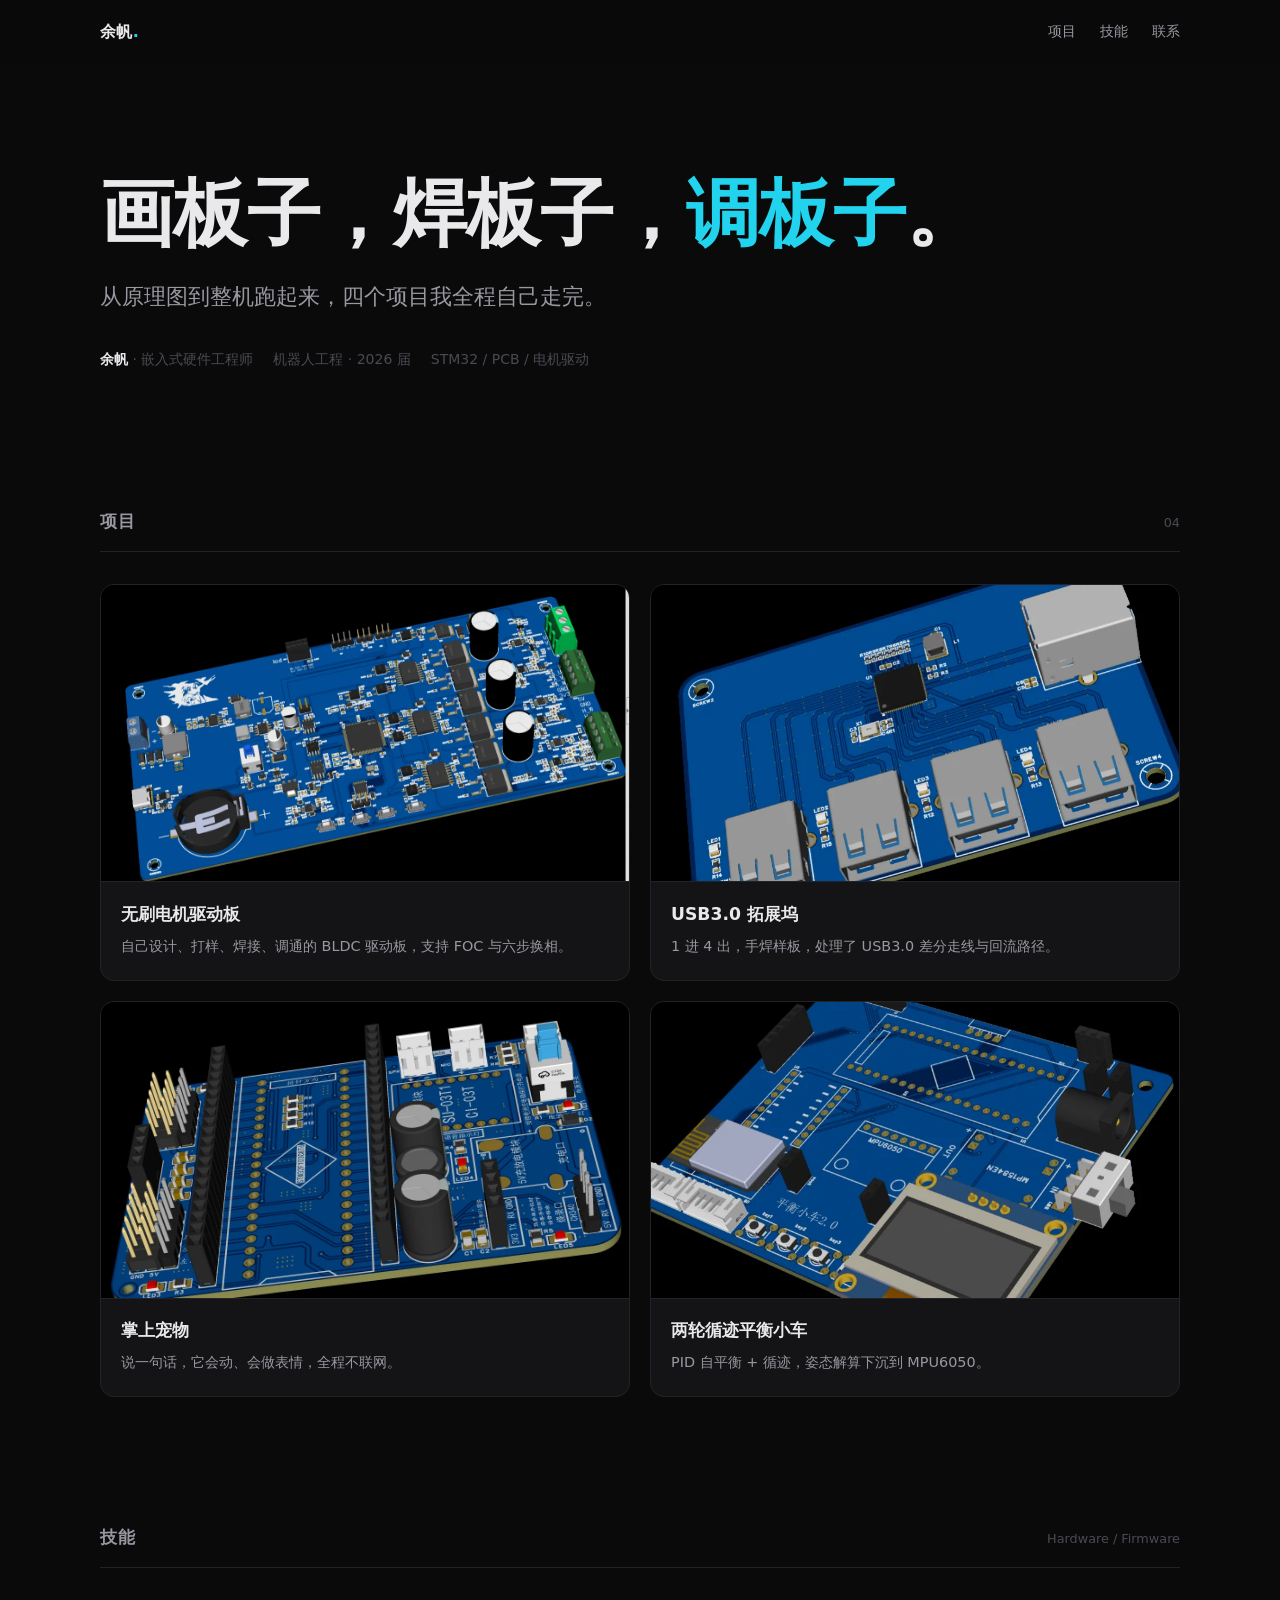
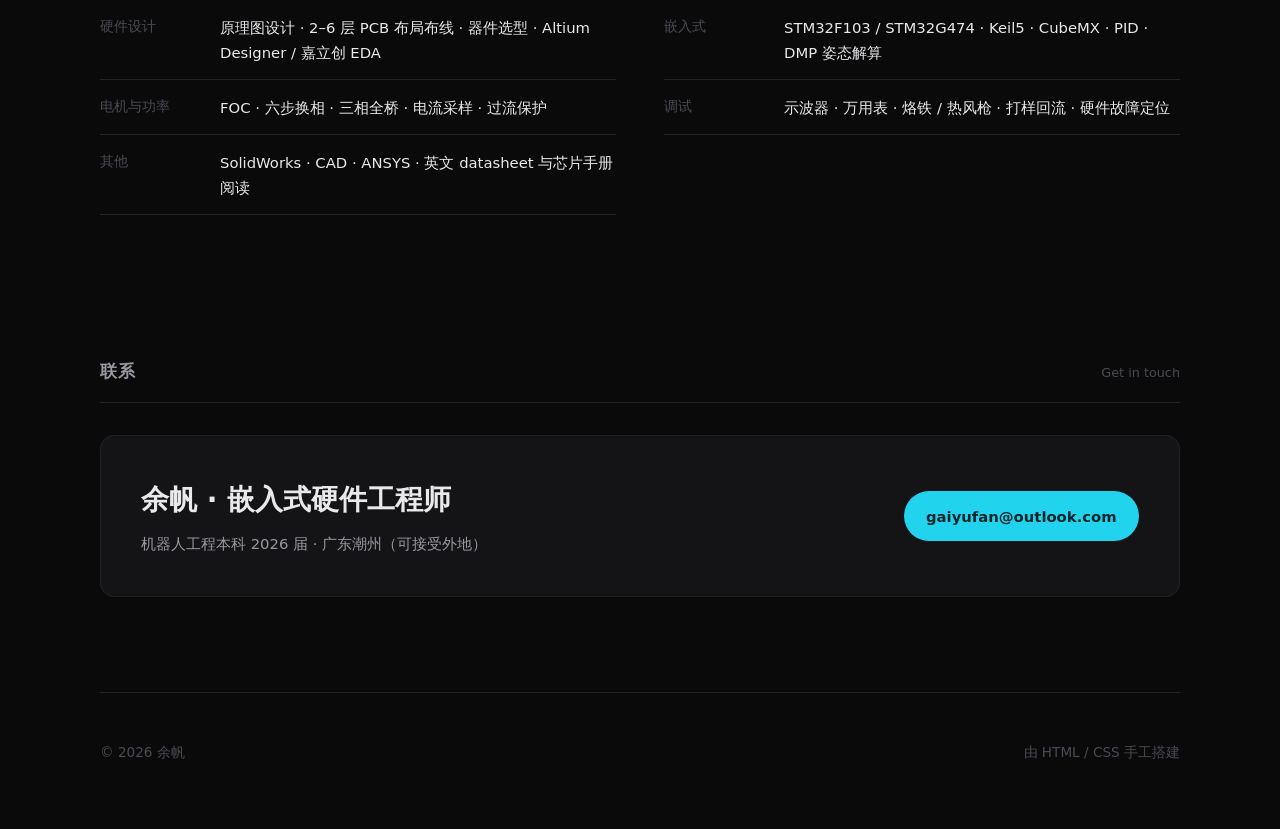
==== index.html @ 8b7ccf91 "初始化嵌入式作品集：首页、四个项目页、404 页" ====
<!DOCTYPE html>
<html lang="zh-CN">
<head>
<meta charset="utf-8">
<meta name="viewport" content="width=device-width, initial-scale=1">
<title>余帆 · 嵌入式硬件工程师</title>
<meta name="description" content="余帆，嵌入式硬件工程师，机器人工程本科 2026 届。STM32、2–6 层 PCB、FOC 与 PID，从原理图到整机调试的四个硬件项目。">
<meta name="theme-color" content="#0a0a0b">
<link rel="stylesheet" href="style.css">
<script src="script.js" defer></script>
</head>
<body>

<header class="site-header">
  <div class="container">
    <a class="brand" href="index.html">余帆<span>.</span></a>
    <nav class="nav">
      <a href="#projects">项目</a>
      <a href="#skills">技能</a>
      <a href="#contact">联系</a>
    </nav>
  </div>
</header>

<main>

  <!-- ==================== Hero ==================== -->
  <section class="hero">
    <div class="container">
      <h1 class="reveal">画板子，焊板子，<em>调板子</em>。</h1>
      <p class="lede reveal">从原理图到整机跑起来，四个项目我全程自己走完。</p>
      <div class="meta reveal">
        <span><strong>余帆</strong> · 嵌入式硬件工程师</span>
        <span>机器人工程 · 2026 届</span>
        <span>STM32 / PCB / 电机驱动</span>
      </div>
    </div>
  </section>

  <!-- ==================== 项目 ==================== -->
  <section class="section" id="projects">
    <div class="container">
      <div class="section-head reveal">
        <h2>项目</h2>
        <span class="count">04</span>
      </div>

      <div class="projects">

        <a class="card reveal" href="projects/bldc-driver.html">
          <div class="media has-media"><img src="assets/bldc-pcb.webp" alt="无刷电机驱动板 PCB 3D 渲染"></div>
          <div class="card-body">
            <h3 class="card-title">无刷电机驱动板</h3>
            <p class="card-desc">自己设计、打样、焊接、调通的 BLDC 驱动板，支持 FOC 与六步换相。</p>
          </div>
        </a>

        <a class="card reveal" href="projects/usb-hub.html">
          <div class="media has-media"><img src="assets/usb-pcb.webp" alt="USB3.0 拓展坞 PCB 3D 渲染"></div>
          <div class="card-body">
            <h3 class="card-title">USB3.0 拓展坞</h3>
            <p class="card-desc">1 进 4 出，手焊样板，处理了 USB3.0 差分走线与回流路径。</p>
          </div>
        </a>

        <a class="card reveal" href="projects/pocket-pet.html">
          <div class="media has-media"><img src="assets/pet-pcb.webp" alt="掌上宠物 PCB 3D 渲染"></div>
          <div class="card-body">
            <h3 class="card-title">掌上宠物</h3>
            <p class="card-desc">说一句话，它会动、会做表情，全程不联网。</p>
          </div>
        </a>

        <a class="card reveal" href="projects/balance-car.html">
          <div class="media has-media"><img src="assets/car-pcb.webp" alt="两轮循迹平衡小车 PCB 3D 渲染"></div>
          <div class="card-body">
            <h3 class="card-title">两轮循迹平衡小车</h3>
            <p class="card-desc">PID 自平衡 + 循迹，姿态解算下沉到 MPU6050。</p>
          </div>
        </a>

      </div>
    </div>
  </section>

  <!-- ==================== 技能 ==================== -->
  <section class="section" id="skills">
    <div class="container">
      <div class="section-head reveal">
        <h2>技能</h2>
        <span class="count">Hardware / Firmware</span>
      </div>

      <dl class="skills reveal">
        <div class="skill-row">
          <dt>硬件设计</dt>
          <dd>原理图设计 · 2–6 层 PCB 布局布线 · 器件选型 · Altium Designer / 嘉立创 EDA</dd>
        </div>
        <div class="skill-row">
          <dt>嵌入式</dt>
          <dd>STM32F103 / STM32G474 · Keil5 · CubeMX · PID · DMP 姿态解算</dd>
        </div>
        <div class="skill-row">
          <dt>电机与功率</dt>
          <dd>FOC · 六步换相 · 三相全桥 · 电流采样 · 过流保护</dd>
        </div>
        <div class="skill-row">
          <dt>调试</dt>
          <dd>示波器 · 万用表 · 烙铁 / 热风枪 · 打样回流 · 硬件故障定位</dd>
        </div>
        <div class="skill-row">
          <dt>其他</dt>
          <dd>SolidWorks · CAD · ANSYS · 英文 datasheet 与芯片手册阅读</dd>
        </div>
      </dl>
    </div>
  </section>

  <!-- ==================== 联系 ==================== -->
  <section class="section" id="contact">
    <div class="container">
      <div class="section-head reveal">
        <h2>联系</h2>
        <span class="count">Get in touch</span>
      </div>

      <div class="contact-card reveal">
        <div>
          <h3>余帆 · 嵌入式硬件工程师</h3>
          <p>机器人工程本科 2026 届 · 广东潮州（可接受外地）</p>
        </div>
        <a class="btn" href="mailto:gaiyufan@outlook.com">gaiyufan@outlook.com</a>
      </div>
    </div>
  </section>

</main>

<footer class="site-footer container">
  <span>© 2026 余帆</span>
  <span>由 HTML / CSS 手工搭建</span>
</footer>

</body>
</html>
---- style.css ----
/* ============================================================
   余帆 · 嵌入式硬件工程师作品集
   纯静态，无外部依赖。字体使用系统字体，国内加载无需 CDN。
   ============================================================ */

:root {
  --bg: #0a0a0b;
  --surface: #141416;
  --line: #232327;
  --text: #e9e9ec;
  --muted: #9898a1;
  --dim: #4a4a53;
  --accent: #22d3ee;
  --radius: 14px;
  --maxw: 1080px;
}

* { box-sizing: border-box; }

html {
  scroll-behavior: smooth;
}

body {
  margin: 0;
  background: var(--bg);
  color: var(--text);
  font-family: system-ui, -apple-system, "Segoe UI", "PingFang SC",
    "Hiragino Sans GB", "Microsoft YaHei", "Noto Sans CJK SC", sans-serif;
  font-size: 16px;
  line-height: 1.7;
  letter-spacing: 0;
  -webkit-font-smoothing: antialiased;
}

img, video { max-width: 100%; display: block; }

a { color: inherit; }

.container {
  width: min(var(--maxw), 100% - 3rem);
  margin-inline: auto;
}

/* ---------- 顶部导航 ---------- */

.site-header {
  position: sticky;
  top: 0;
  z-index: 50;
  backdrop-filter: blur(12px);
  background: rgba(10, 10, 11, 0.72);
  border-bottom: 1px solid transparent;
  transition: border-color 0.3s ease;
}

.site-header.is-scrolled {
  border-bottom-color: var(--line);
}

.site-header .container {
  display: flex;
  align-items: center;
  justify-content: space-between;
  height: 64px;
}

.brand {
  font-weight: 700;
  text-decoration: none;
  letter-spacing: 0.02em;
}

.brand span { color: var(--accent); }

.nav {
  display: flex;
  gap: 1.5rem;
  font-size: 0.875rem;
}

.nav a {
  text-decoration: none;
  color: var(--muted);
  transition: color 0.2s ease;
}

.nav a:hover { color: var(--text); }

/* ---------- Hero ---------- */

.hero {
  padding: clamp(4rem, 12vh, 8rem) 0 clamp(3rem, 8vh, 6rem);
}

.hero h1 {
  margin: 0 0 1.5rem;
  font-size: clamp(2.4rem, 6.5vw, 4.6rem);
  line-height: 1.12;
  font-weight: 800;
  letter-spacing: -0.01em;
  max-width: 20ch;
}

.hero h1 em {
  font-style: normal;
  color: var(--accent);
}

.hero .lede {
  margin: 0 0 2rem;
  font-size: clamp(1.05rem, 2.2vw, 1.35rem);
  color: var(--muted);
  max-width: 44ch;
}

.hero .meta {
  display: flex;
  flex-wrap: wrap;
  gap: 0.5rem 1.25rem;
  font-size: 0.875rem;
  color: var(--dim);
}

.hero .meta strong {
  color: var(--text);
  font-weight: 600;
}

/* ---------- 区块标题 ---------- */

.section {
  padding: clamp(3rem, 7vh, 5rem) 0;
}

.section-head {
  display: flex;
  align-items: baseline;
  justify-content: space-between;
  gap: 1rem;
  margin-bottom: 2rem;
  padding-bottom: 1rem;
  border-bottom: 1px solid var(--line);
}

.section-head h2 {
  margin: 0;
  font-size: 1.05rem;
  font-weight: 600;
  letter-spacing: 0.06em;
  text-transform: uppercase;
  color: var(--muted);
}

.section-head .count {
  font-size: 0.8rem;
  color: var(--dim);
  font-variant-numeric: tabular-nums;
}

/* ---------- 项目卡 ---------- */

.projects {
  display: grid;
  grid-template-columns: repeat(2, 1fr);
  gap: 1.25rem;
}

.card {
  display: block;
  text-decoration: none;
  color: inherit;
  background: var(--surface);
  border: 1px solid var(--line);
  border-radius: var(--radius);
  overflow: hidden;
  transition: border-color 0.25s ease, transform 0.25s ease;
}

.card:hover {
  border-color: #3c3c44;
  transform: translateY(-3px);
}

.card:hover .card-title { color: var(--accent); }

.card-body {
  padding: 1.1rem 1.25rem 1.35rem;
}

.card-title {
  margin: 0 0 0.35rem;
  font-size: 1.075rem;
  font-weight: 650;
  transition: color 0.2s ease;
}

.card-desc {
  margin: 0;
  font-size: 0.9rem;
  color: var(--muted);
  line-height: 1.6;
}

/* ---------- 素材占位块 ---------- */

.media {
  position: relative;
  aspect-ratio: 16 / 9;
  background: #1a1a1e;
  display: grid;
  place-items: center;
  padding: 1rem;
  border-bottom: 1px solid var(--line);
}

.media[data-ratio="4/3"] { aspect-ratio: 4 / 3; }

.media::after {
  content: "";
  position: absolute;
  inset: 10px;
  border: 1px dashed #2f2f36;
  border-radius: 6px;
  pointer-events: none;
}

.media span {
  position: relative;
  z-index: 1;
  font-size: 0.78rem;
  color: #47474f;
  text-align: center;
  line-height: 1.5;
}

/* 已替换成真实图片时的样式 */
.media img,
.media video,
.media iframe {
  position: absolute;
  inset: 0;
  width: 100%;
  height: 100%;
  object-fit: cover;
  border: 0;
}

.media.has-media::after { display: none; }

/* ---------- 技能 ---------- */

.skills {
  display: grid;
  grid-template-columns: repeat(2, minmax(0, 1fr));
  gap: 0 3rem;
}

.skill-row {
  display: grid;
  grid-template-columns: 6.5rem 1fr;
  gap: 1rem;
  padding: 0.9rem 0;
  border-bottom: 1px solid var(--line);
  font-size: 0.925rem;
}

.skill-row dt {
  color: var(--dim);
  font-size: 0.85rem;
}

.skill-row dd {
  margin: 0;
  color: var(--text);
}

/* ---------- 联系 ---------- */

.contact-card {
  background: var(--surface);
  border: 1px solid var(--line);
  border-radius: var(--radius);
  padding: clamp(1.5rem, 4vw, 2.5rem);
  display: flex;
  flex-wrap: wrap;
  gap: 2rem;
  align-items: center;
  justify-content: space-between;
}

.contact-card h3 {
  margin: 0 0 0.5rem;
  font-size: clamp(1.3rem, 3vw, 1.75rem);
  font-weight: 700;
}

.contact-card p {
  margin: 0;
  color: var(--muted);
  font-size: 0.925rem;
}

.btn {
  display: inline-flex;
  align-items: center;
  gap: 0.5rem;
  padding: 0.8rem 1.4rem;
  border-radius: 999px;
  background: var(--accent);
  color: #04252b;
  font-weight: 650;
  font-size: 0.925rem;
  text-decoration: none;
  transition: filter 0.2s ease;
}

.btn:hover { filter: brightness(1.08); }

/* ---------- 页脚 ---------- */

.site-footer {
  padding: 3rem 0 4rem;
  border-top: 1px solid var(--line);
  margin-top: 2rem;
  color: var(--dim);
  font-size: 0.85rem;
  display: flex;
  flex-wrap: wrap;
  gap: 0.5rem 1.5rem;
  justify-content: space-between;
}

/* ---------- 项目详情页 ---------- */

.back-link {
  display: inline-block;
  margin: 2.5rem 0 1.5rem;
  font-size: 0.875rem;
  color: var(--muted);
  text-decoration: none;
}

.back-link:hover { color: var(--accent); }

.project-hero {
  padding-bottom: 2rem;
}

.project-hero h1 {
  margin: 0 0 0.75rem;
  font-size: clamp(2rem, 5vw, 3.2rem);
  line-height: 1.15;
  font-weight: 800;
  letter-spacing: -0.01em;
}

.project-hero .subtitle {
  margin: 0 0 1.5rem;
  font-size: clamp(1rem, 2.2vw, 1.2rem);
  color: var(--muted);
  max-width: 52ch;
}

.tags {
  display: flex;
  flex-wrap: wrap;
  gap: 0.5rem;
}

.tag {
  font-size: 0.78rem;
  color: var(--muted);
  border: 1px solid var(--line);
  border-radius: 999px;
  padding: 0.25rem 0.7rem;
}

.tag.accent {
  color: var(--accent);
  border-color: rgba(34, 211, 238, 0.35);
}

.media-stack {
  display: grid;
  gap: 1.25rem;
  margin: 2rem 0 3rem;
}

.media-stack .media {
  border: 1px solid var(--line);
  border-radius: var(--radius);
  overflow: hidden;
}

.media-grid {
  display: grid;
  grid-template-columns: repeat(2, 1fr);
  gap: 1.25rem;
}

.media-grid .media {
  border: 1px solid var(--line);
  border-radius: var(--radius);
  overflow: hidden;
}

.content-block {
  padding: 1.75rem 0;
  border-top: 1px solid var(--line);
  display: grid;
  grid-template-columns: 8rem 1fr;
  gap: 1.5rem 2rem;
}

.content-block h2 {
  margin: 0;
  font-size: 0.8rem;
  font-weight: 600;
  letter-spacing: 0.08em;
  text-transform: uppercase;
  color: var(--dim);
  padding-top: 0.35rem;
}

.content-block p {
  margin: 0 0 0.9rem;
  color: #d3d3d9;
  max-width: 62ch;
}

.content-block ul {
  margin: 0;
  padding-left: 1.1rem;
  color: #d3d3d9;
  max-width: 62ch;
}

.content-block li {
  margin-bottom: 0.6rem;
}

.content-block li::marker { color: var(--accent); }

.pager {
  display: flex;
  justify-content: space-between;
  gap: 1rem;
  padding: 2.5rem 0;
  border-top: 1px solid var(--line);
  margin-top: 2rem;
}

.pager a {
  text-decoration: none;
  font-size: 0.9rem;
  color: var(--muted);
  display: flex;
  flex-direction: column;
  gap: 0.25rem;
}

.pager a:hover { color: var(--accent); }

.pager .label {
  font-size: 0.72rem;
  letter-spacing: 0.08em;
  text-transform: uppercase;
  color: var(--dim);
}

.pager .next { text-align: right; margin-left: auto; }

/* ---------- 滚动出现动效 ---------- */

.reveal {
  opacity: 0;
  transform: translateY(16px);
  transition: opacity 0.65s ease, transform 0.65s ease;
}

.reveal.is-in {
  opacity: 1;
  transform: none;
}

@media (prefers-reduced-motion: reduce) {
  html { scroll-behavior: auto; }
  .reveal {
    opacity: 1;
    transform: none;
    transition: none;
  }
  .card { transition: none; }
}

/* ---------- 响应式 ---------- */

@media (max-width: 820px) {
  .skills { grid-template-columns: 1fr; }
  .content-block {
    grid-template-columns: 1fr;
    gap: 0.75rem;
  }
}

@media (max-width: 720px) {
  .container { width: min(var(--maxw), 100% - 2rem); }
  .projects { grid-template-columns: 1fr; }
  .media-grid { grid-template-columns: 1fr; }
  .nav { gap: 1rem; font-size: 0.8rem; }
  .skill-row { grid-template-columns: 5.5rem 1fr; }
  .contact-card { flex-direction: column; align-items: flex-start; }
}

/* ---------- 404 ---------- */

.notfound {
  padding: clamp(5rem, 14vh, 9rem) 0 clamp(3rem, 8vh, 5rem);
}

.notfound .code {
  margin: 0;
  font-size: clamp(4.5rem, 18vw, 11rem);
  font-weight: 800;
  line-height: 0.9;
  letter-spacing: -0.04em;
  color: var(--accent);
}

.notfound h1 {
  margin: 1.5rem 0 1rem;
  font-size: clamp(1.8rem, 4.5vw, 2.8rem);
  font-weight: 800;
  letter-spacing: -0.01em;
}

.notfound .explain {
  margin: 0 0 2rem;
  color: var(--muted);
  max-width: 46ch;
}

.notfound .actions {
  display: flex;
  flex-wrap: wrap;
  gap: 0.75rem;
}

.btn.ghost {
  background: transparent;
  border: 1px solid var(--line);
  color: var(--text);
}

.btn.ghost:hover {
  border-color: #3c3c44;
  filter: none;
}
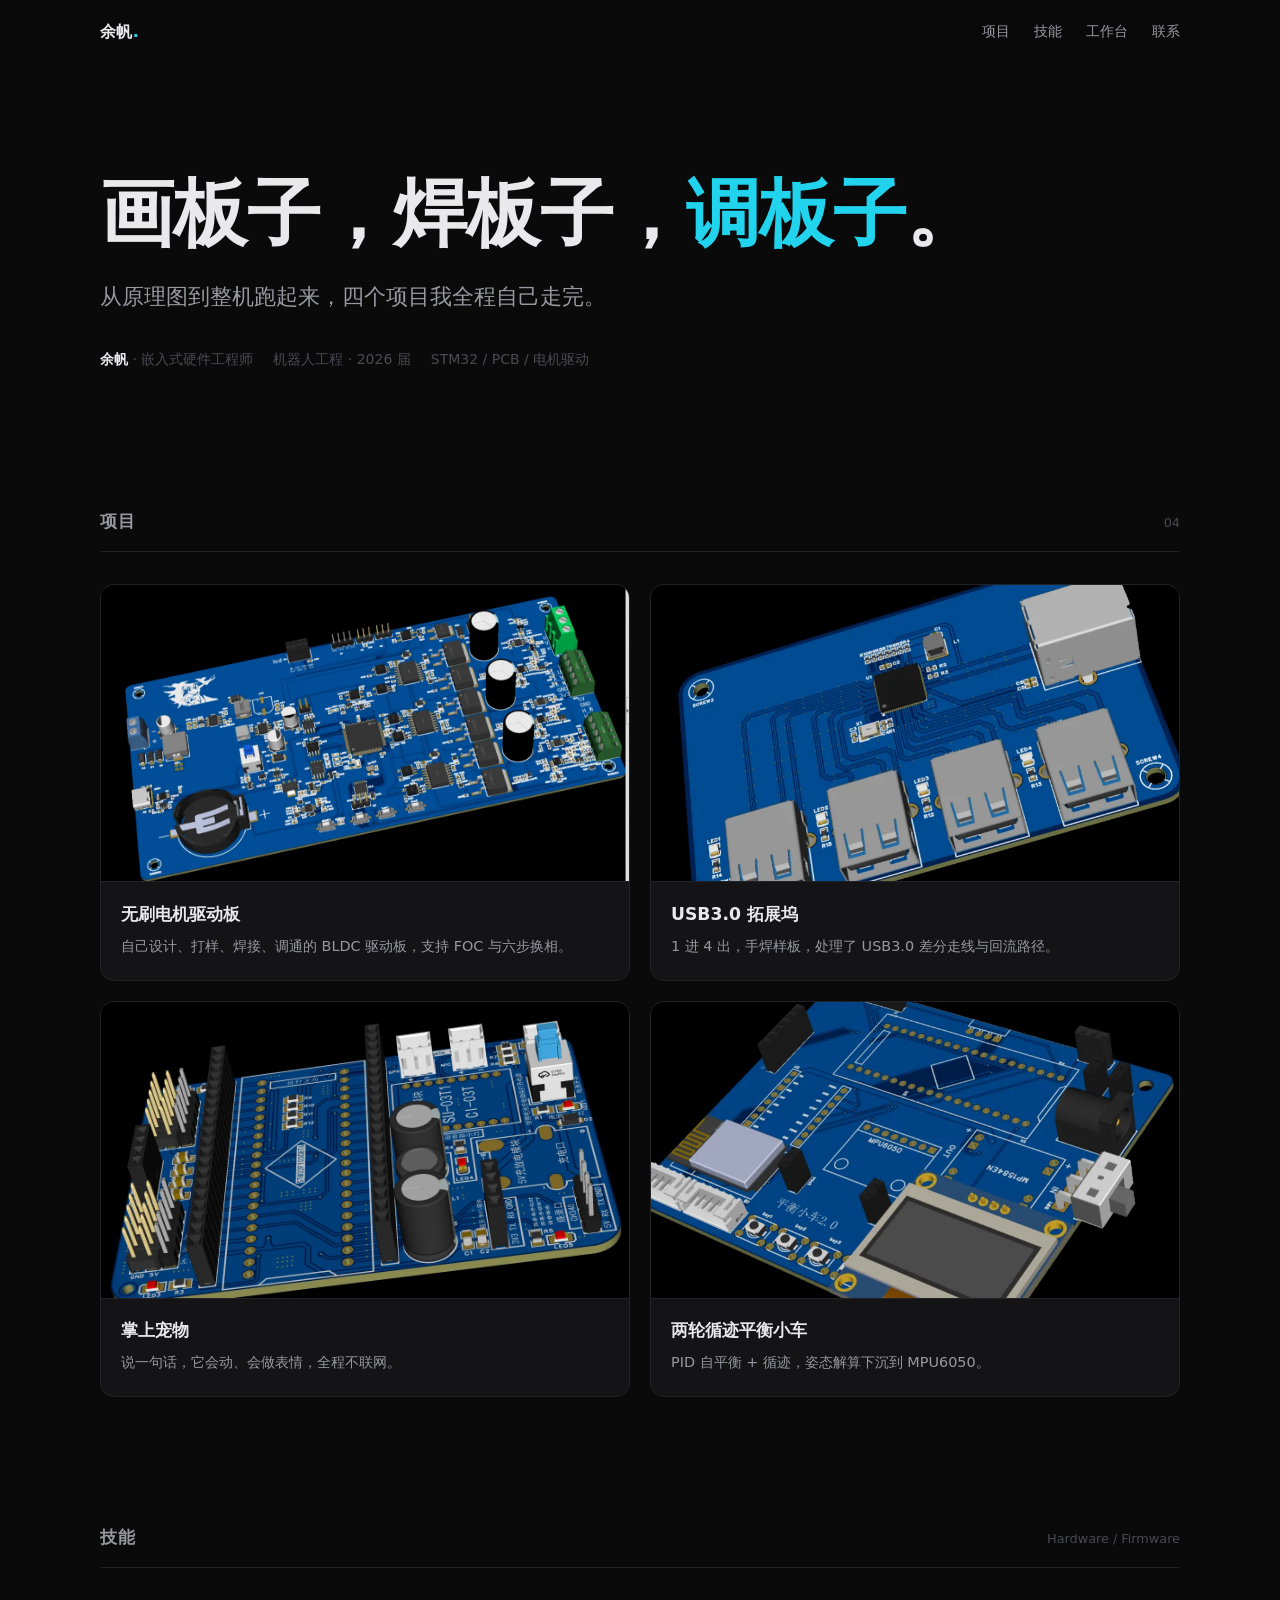
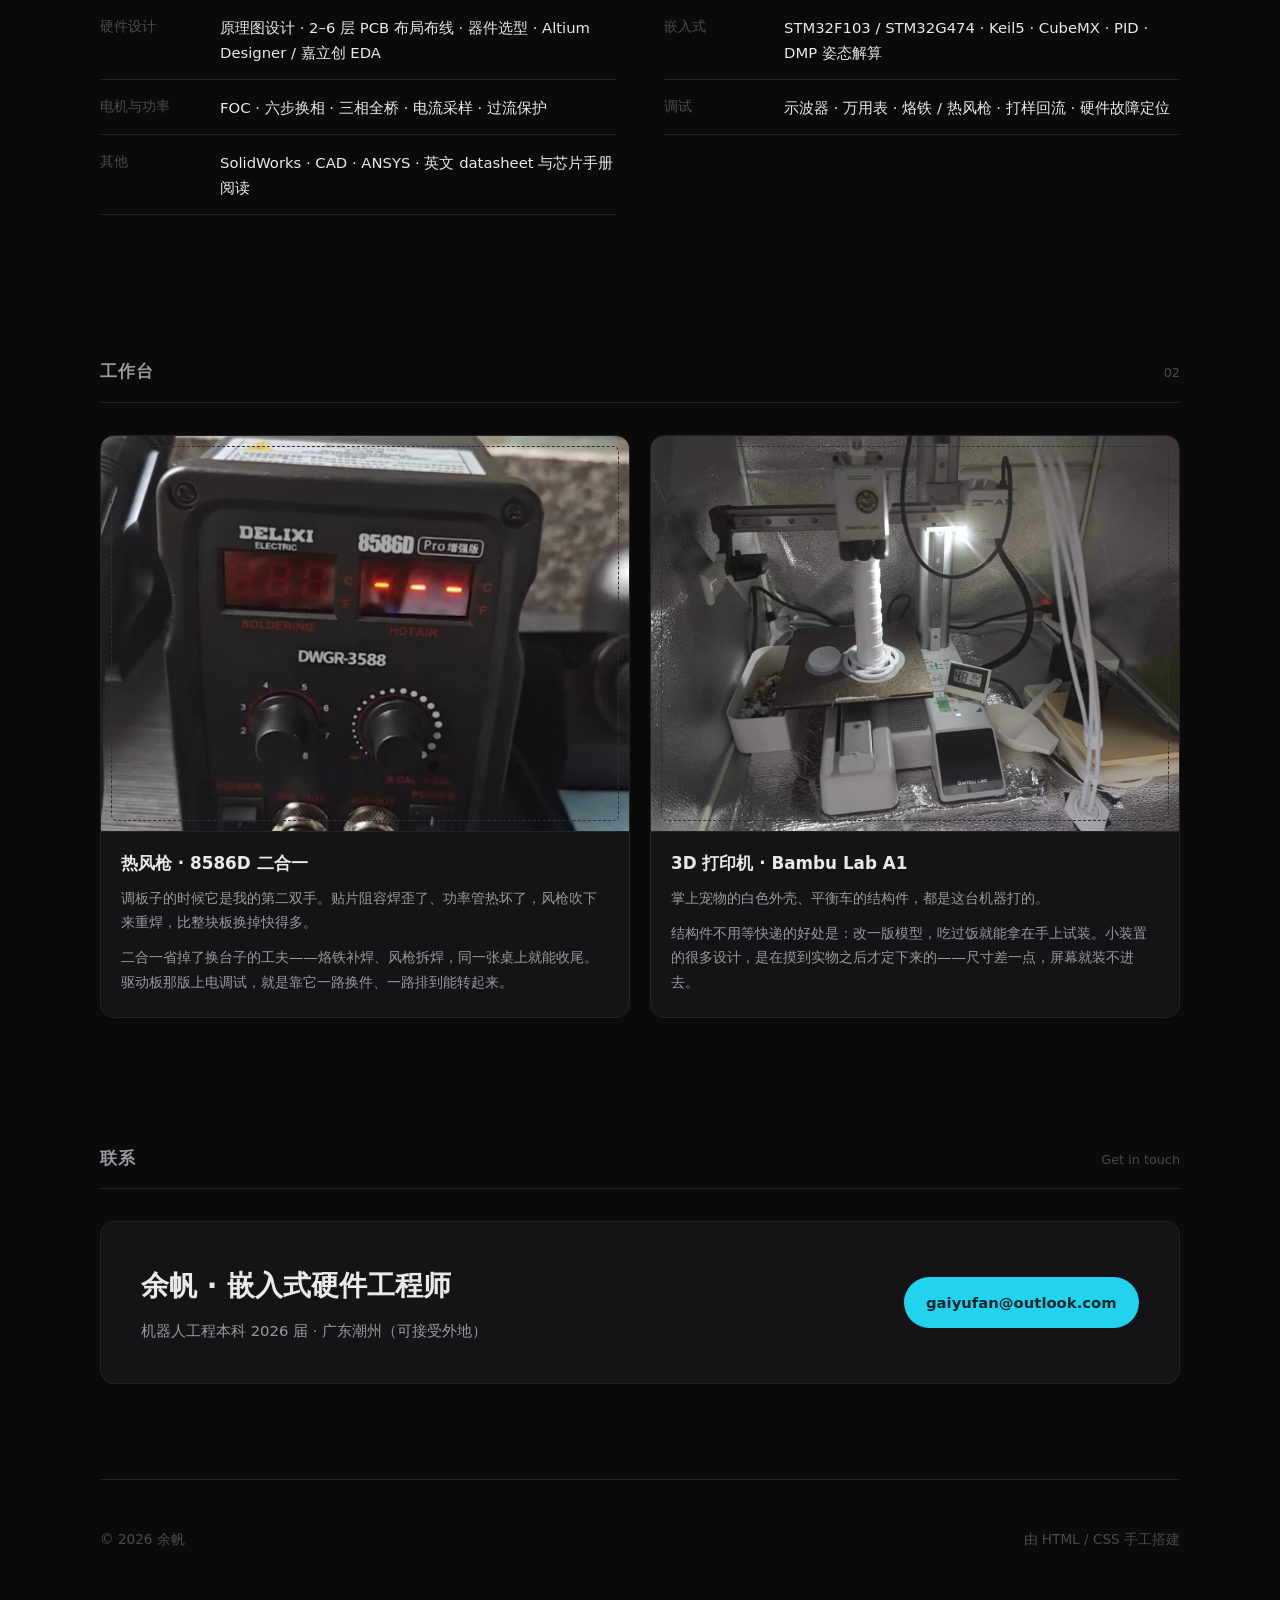
==== commit 8fb27637: "首页新增工作台区块：热风枪焊台与 3D 打印机" ====
--- a/index.html
+++ b/index.html
@@ -17,6 +17,7 @@
     <nav class="nav">
       <a href="#projects">项目</a>
       <a href="#skills">技能</a>
+      <a href="#tools">工作台</a>
       <a href="#contact">联系</a>
     </nav>
   </div>
@@ -116,6 +117,38 @@
     </div>
   </section>
 
+  <!-- ==================== 工作台 ==================== -->
+  <section class="section" id="tools">
+    <div class="container">
+      <div class="section-head reveal">
+        <h2>工作台</h2>
+        <span class="count">02</span>
+      </div>
+
+      <div class="tools">
+
+        <article class="tool reveal">
+          <div class="media" data-ratio="4/3"><img src="assets/tool-hotair.webp" alt="8586D 二合一热风枪焊台"></div>
+          <div class="tool-body">
+            <h3>热风枪 · 8586D 二合一</h3>
+            <p>调板子的时候它是我的第二双手。贴片阻容焊歪了、功率管热坏了，风枪吹下来重焊，比整块板换掉快得多。</p>
+            <p>二合一省掉了换台子的工夫——烙铁补焊、风枪拆焊，同一张桌上就能收尾。驱动板那版上电调试，就是靠它一路换件、一路排到能转起来。</p>
+          </div>
+        </article>
+
+        <article class="tool reveal">
+          <div class="media" data-ratio="4/3"><img src="assets/tool-printer.webp" alt="Bambu Lab A1 3D 打印机"></div>
+          <div class="tool-body">
+            <h3>3D 打印机 · Bambu Lab A1</h3>
+            <p>掌上宠物的白色外壳、平衡车的结构件，都是这台机器打的。</p>
+            <p>结构件不用等快递的好处是：改一版模型，吃过饭就能拿在手上试装。小装置的很多设计，是在摸到实物之后才定下来的——尺寸差一点，屏幕就装不进去。</p>
+          </div>
+        </article>
+
+      </div>
+    </div>
+  </section>
+
   <!-- ==================== 联系 ==================== -->
   <section class="section" id="contact">
     <div class="container">
--- a/style.css
+++ b/style.css
@@ -558,3 +558,49 @@
   filter: none;
 }
 
+/* ---------- 工作台 ---------- */
+
+.tools {
+  display: grid;
+  grid-template-columns: repeat(2, 1fr);
+  gap: 1.25rem;
+}
+
+.tool {
+  background: var(--surface);
+  border: 1px solid var(--line);
+  border-radius: var(--radius);
+  overflow: hidden;
+}
+
+.tool .media {
+  border-bottom: 1px solid var(--line);
+}
+
+.tool-body {
+  padding: 1.1rem 1.25rem 1.4rem;
+}
+
+.tool-body h3 {
+  margin: 0 0 0.5rem;
+  font-size: 1.05rem;
+  font-weight: 650;
+}
+
+.tool-body p {
+  margin: 0;
+  font-size: 0.9rem;
+  color: var(--muted);
+  line-height: 1.7;
+}
+
+.tool-body p + p {
+  margin-top: 0.65rem;
+}
+
+@media (max-width: 720px) {
+  .tools {
+    grid-template-columns: 1fr;
+  }
+}
+
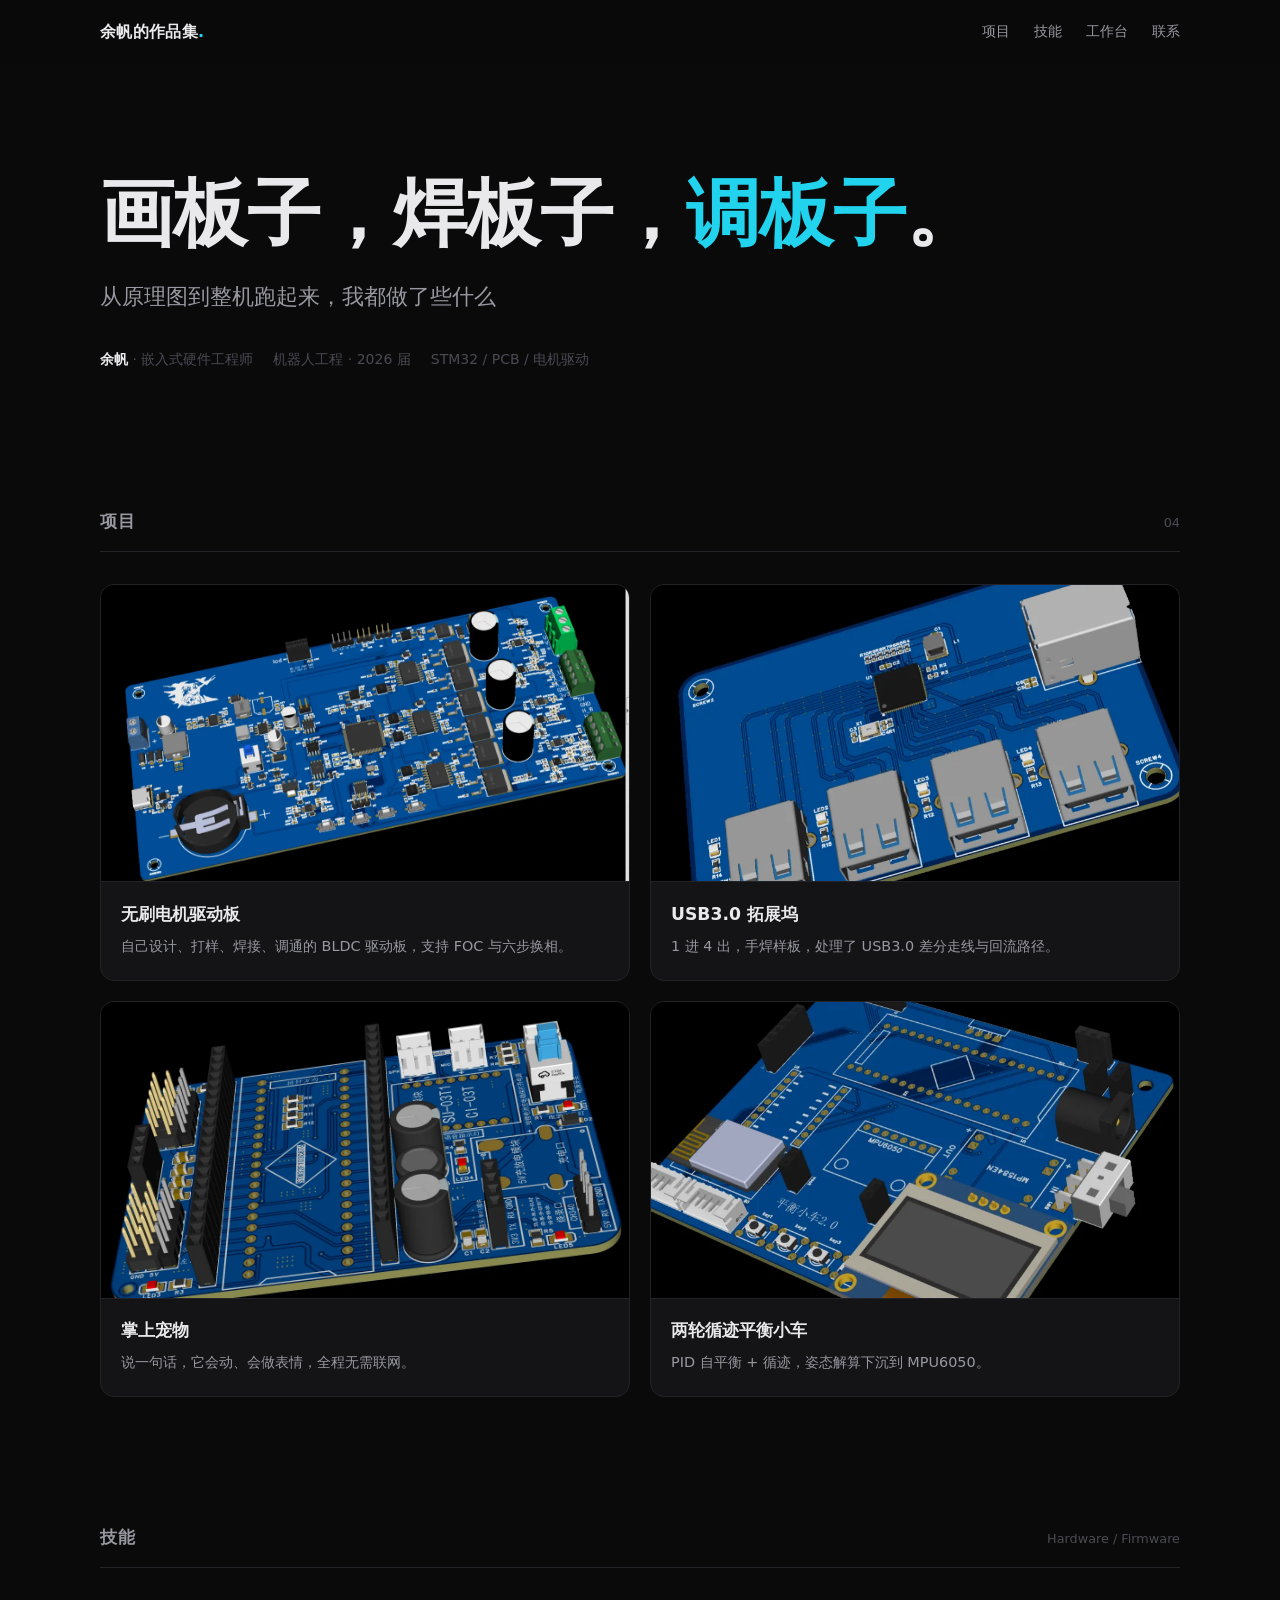
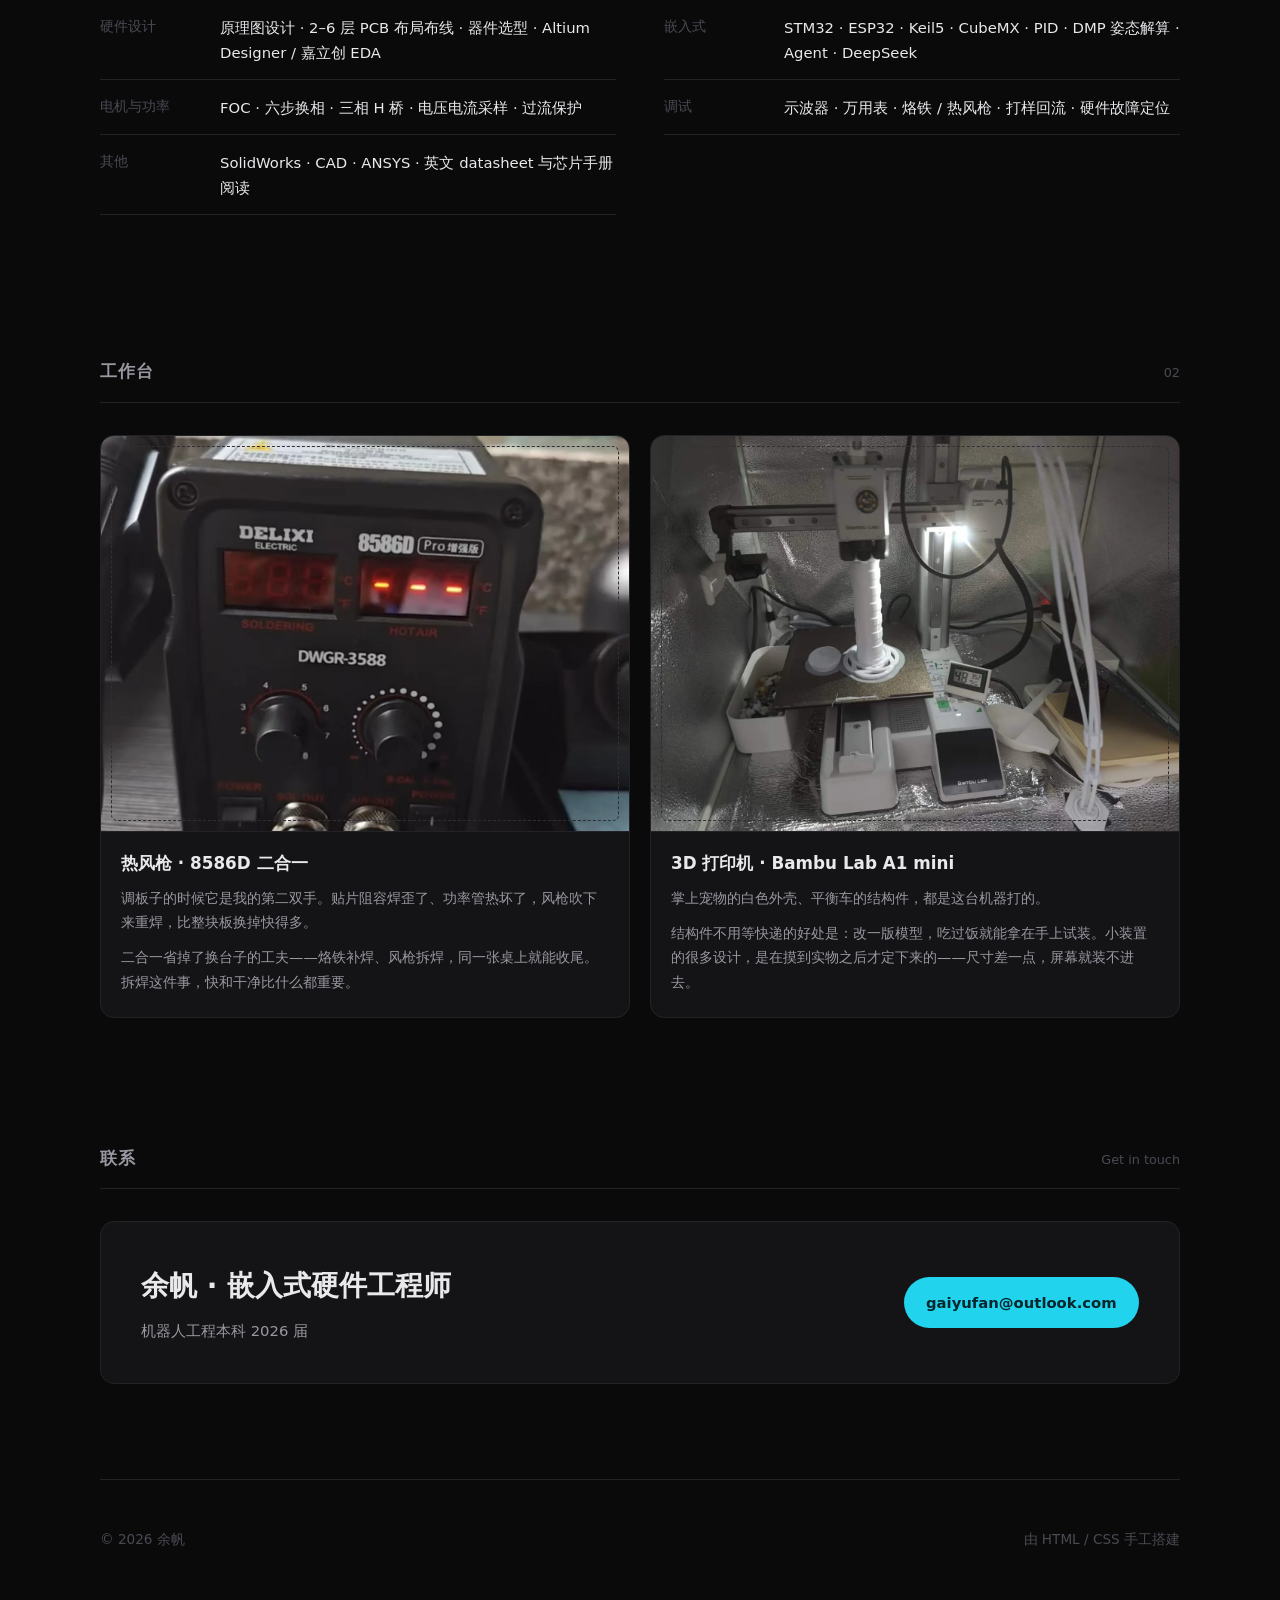
==== commit dc55fec9: "按审阅稿更新文案；修复三处重复；启用平衡车与拓展坞实物图" ====
--- a/index.html
+++ b/index.html
@@ -13,7 +13,7 @@
 
 <header class="site-header">
   <div class="container">
-    <a class="brand" href="index.html">余帆<span>.</span></a>
+    <a class="brand" href="index.html">余帆的作品集<span>.</span></a>
     <nav class="nav">
       <a href="#projects">项目</a>
       <a href="#skills">技能</a>
@@ -29,7 +29,7 @@
   <section class="hero">
     <div class="container">
       <h1 class="reveal">画板子，焊板子，<em>调板子</em>。</h1>
-      <p class="lede reveal">从原理图到整机跑起来，四个项目我全程自己走完。</p>
+      <p class="lede reveal">从原理图到整机跑起来，我都做了些什么</p>
       <div class="meta reveal">
         <span><strong>余帆</strong> · 嵌入式硬件工程师</span>
         <span>机器人工程 · 2026 届</span>
@@ -68,7 +68,7 @@
           <div class="media has-media"><img src="assets/pet-pcb.webp" alt="掌上宠物 PCB 3D 渲染"></div>
           <div class="card-body">
             <h3 class="card-title">掌上宠物</h3>
-            <p class="card-desc">说一句话，它会动、会做表情，全程不联网。</p>
+            <p class="card-desc">说一句话，它会动、会做表情，全程无需联网。</p>
           </div>
         </a>
 
@@ -99,11 +99,11 @@
         </div>
         <div class="skill-row">
           <dt>嵌入式</dt>
-          <dd>STM32F103 / STM32G474 · Keil5 · CubeMX · PID · DMP 姿态解算</dd>
+          <dd>STM32 · ESP32 · Keil5 · CubeMX · PID · DMP 姿态解算 · Agent · DeepSeek</dd>
         </div>
         <div class="skill-row">
           <dt>电机与功率</dt>
-          <dd>FOC · 六步换相 · 三相全桥 · 电流采样 · 过流保护</dd>
+          <dd>FOC · 六步换相 · 三相 H 桥 · 电压电流采样 · 过流保护</dd>
         </div>
         <div class="skill-row">
           <dt>调试</dt>
@@ -132,14 +132,14 @@
           <div class="tool-body">
             <h3>热风枪 · 8586D 二合一</h3>
             <p>调板子的时候它是我的第二双手。贴片阻容焊歪了、功率管热坏了，风枪吹下来重焊，比整块板换掉快得多。</p>
-            <p>二合一省掉了换台子的工夫——烙铁补焊、风枪拆焊，同一张桌上就能收尾。驱动板那版上电调试，就是靠它一路换件、一路排到能转起来。</p>
+            <p>二合一省掉了换台子的工夫——烙铁补焊、风枪拆焊，同一张桌上就能收尾。拆焊这件事，快和干净比什么都重要。</p>
           </div>
         </article>
 
         <article class="tool reveal">
           <div class="media" data-ratio="4/3"><img src="assets/tool-printer.webp" alt="Bambu Lab A1 3D 打印机"></div>
           <div class="tool-body">
-            <h3>3D 打印机 · Bambu Lab A1</h3>
+            <h3>3D 打印机 · Bambu Lab A1 mini</h3>
             <p>掌上宠物的白色外壳、平衡车的结构件，都是这台机器打的。</p>
             <p>结构件不用等快递的好处是：改一版模型，吃过饭就能拿在手上试装。小装置的很多设计，是在摸到实物之后才定下来的——尺寸差一点，屏幕就装不进去。</p>
           </div>
@@ -160,7 +160,7 @@
       <div class="contact-card reveal">
         <div>
           <h3>余帆 · 嵌入式硬件工程师</h3>
-          <p>机器人工程本科 2026 届 · 广东潮州（可接受外地）</p>
+          <p>机器人工程本科 2026 届</p>
         </div>
         <a class="btn" href="mailto:gaiyufan@outlook.com">gaiyufan@outlook.com</a>
       </div>
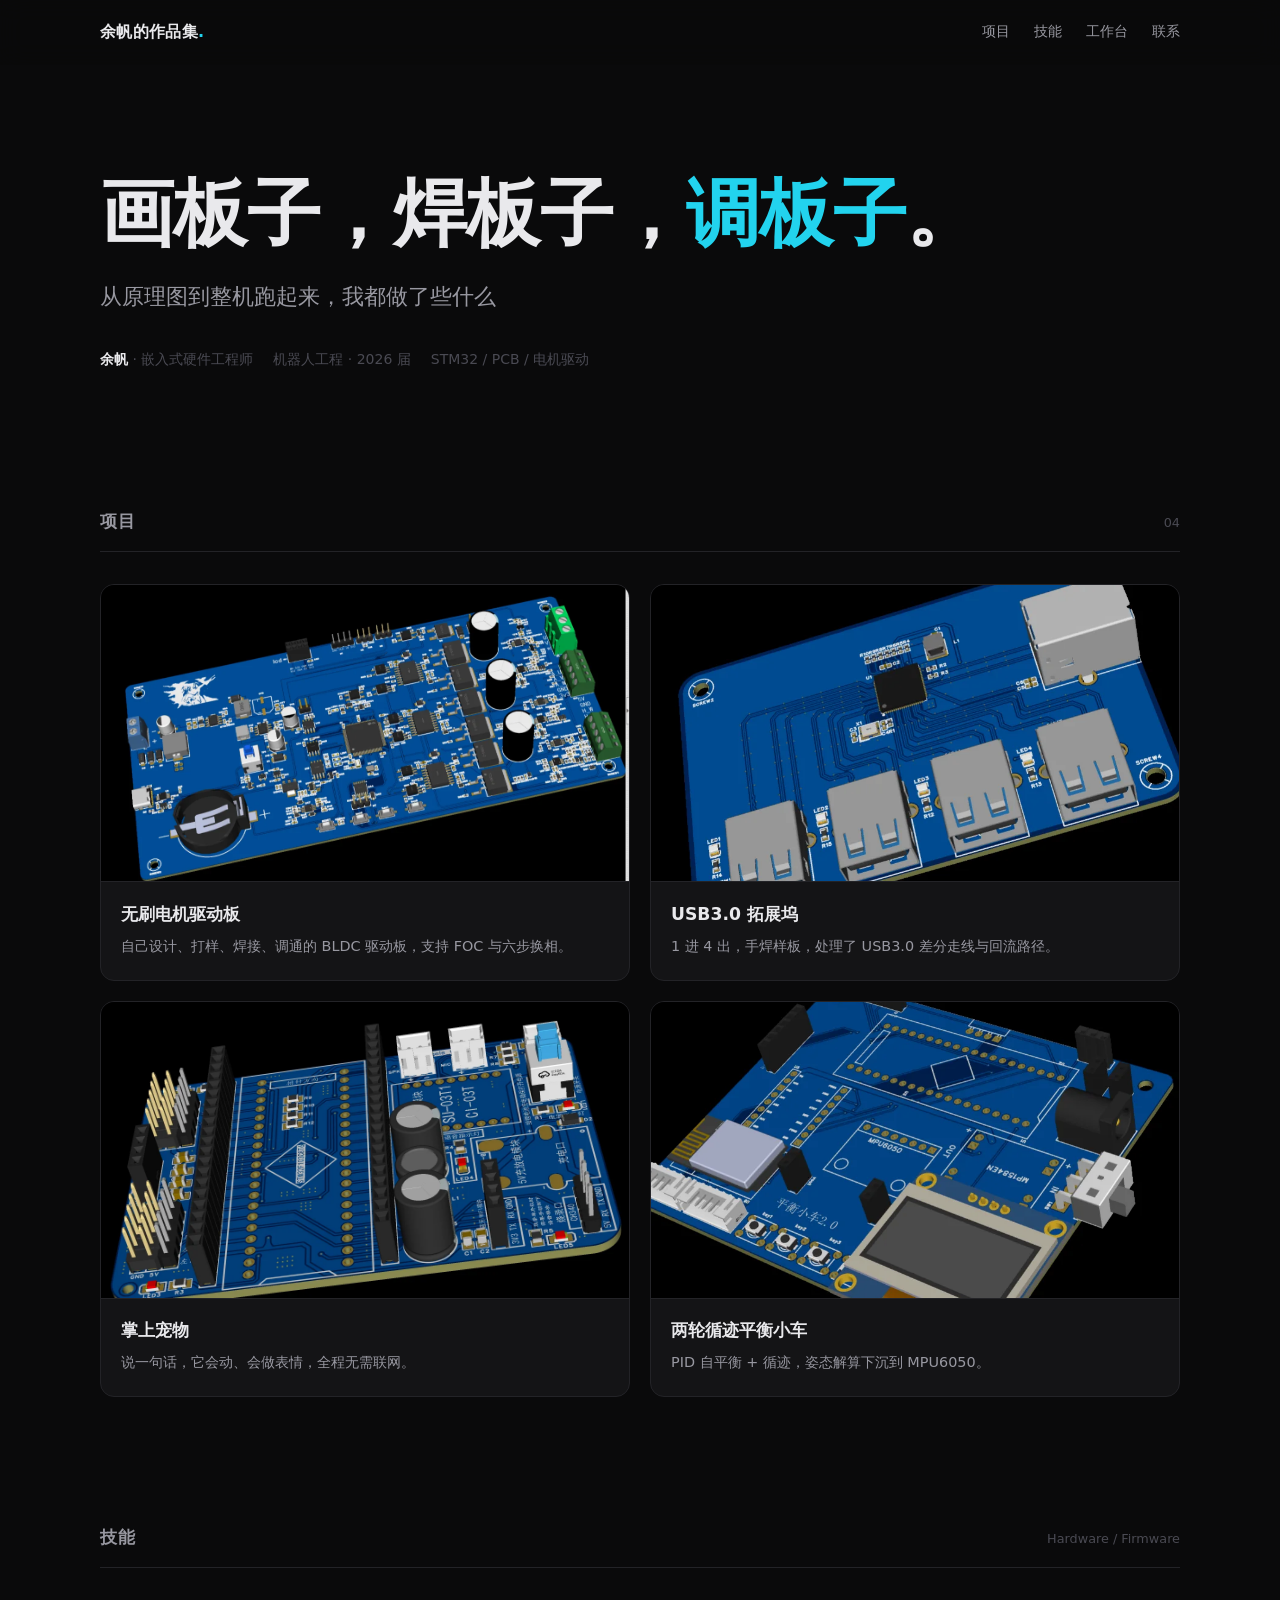
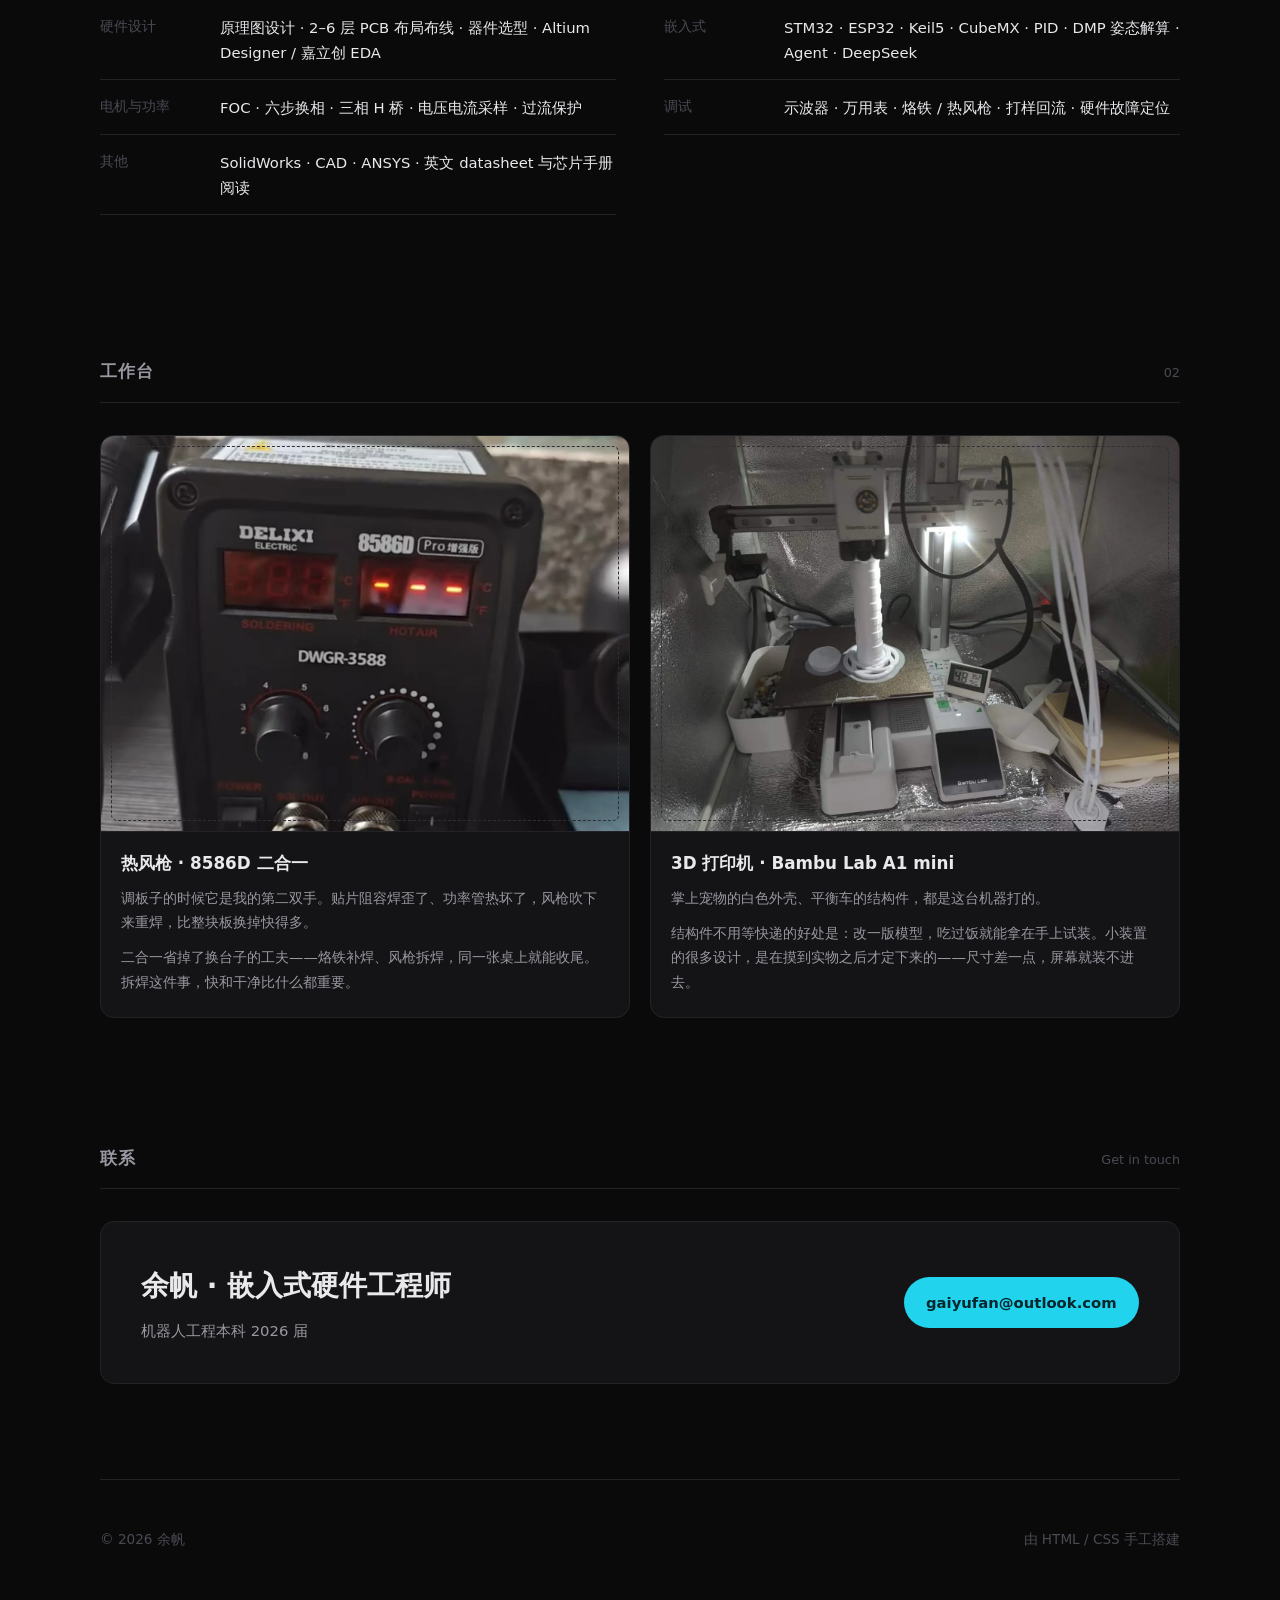
==== commit 17a58bbf: "驱动板卡片与详情页首图加入共享元素转场" ====
--- a/index.html
+++ b/index.html
@@ -49,7 +49,7 @@
       <div class="projects">
 
         <a class="card reveal" href="projects/bldc-driver.html">
-          <div class="media has-media"><img src="assets/bldc-pcb.webp" alt="无刷电机驱动板 PCB 3D 渲染"></div>
+          <div class="media has-media share-bldc"><img src="assets/bldc-pcb.webp" alt="无刷电机驱动板 PCB 3D 渲染"></div>
           <div class="card-body">
             <h3 class="card-title">无刷电机驱动板</h3>
             <p class="card-desc">自己设计、打样、焊接、调通的 BLDC 驱动板，支持 FOC 与六步换相。</p>
--- a/style.css
+++ b/style.css
@@ -604,3 +604,71 @@
   }
 }
 
+/* ---------- 页面切换过渡（View Transitions API） ---------- */
+
+/* 跨文档导航时自动启用交叉淡入淡出。不支持的浏览器直接跳转，无副作用。 */
+@view-transition {
+  navigation: auto;
+}
+
+/* 导航栏在切换时保持连续，只让内容区淡入淡出 */
+.site-header {
+  view-transition-name: site-header;
+}
+
+::view-transition-old(root),
+::view-transition-new(root) {
+  animation-duration: 0.26s;
+  animation-timing-function: cubic-bezier(0.4, 0, 0.2, 1);
+}
+
+::view-transition-old(root) {
+  animation-name: vt-fade-out;
+}
+
+::view-transition-new(root) {
+  animation-name: vt-fade-in;
+}
+
+@keyframes vt-fade-out {
+  from {
+    opacity: 1;
+    transform: translateY(0);
+  }
+  to {
+    opacity: 0;
+    transform: translateY(-8px);
+  }
+}
+
+@keyframes vt-fade-in {
+  from {
+    opacity: 0;
+    transform: translateY(10px);
+  }
+  to {
+    opacity: 1;
+    transform: translateY(0);
+  }
+}
+
+/* 尊重系统的「减少动态效果」设置 */
+@media (prefers-reduced-motion: reduce) {
+  ::view-transition-old(root),
+  ::view-transition-new(root) {
+    animation: none;
+  }
+}
+
+/* ---------- 共享元素转场：驱动板 ---------- */
+
+/* 首页卡片图与详情页首图使用同一个视图名，点击时图片会从卡片位置飞入详情页 */
+.share-bldc {
+  view-transition-name: bldc-photo;
+}
+
+::view-transition-group(bldc-photo) {
+  animation-duration: 0.34s;
+  animation-timing-function: cubic-bezier(0.4, 0, 0.2, 1);
+}
+
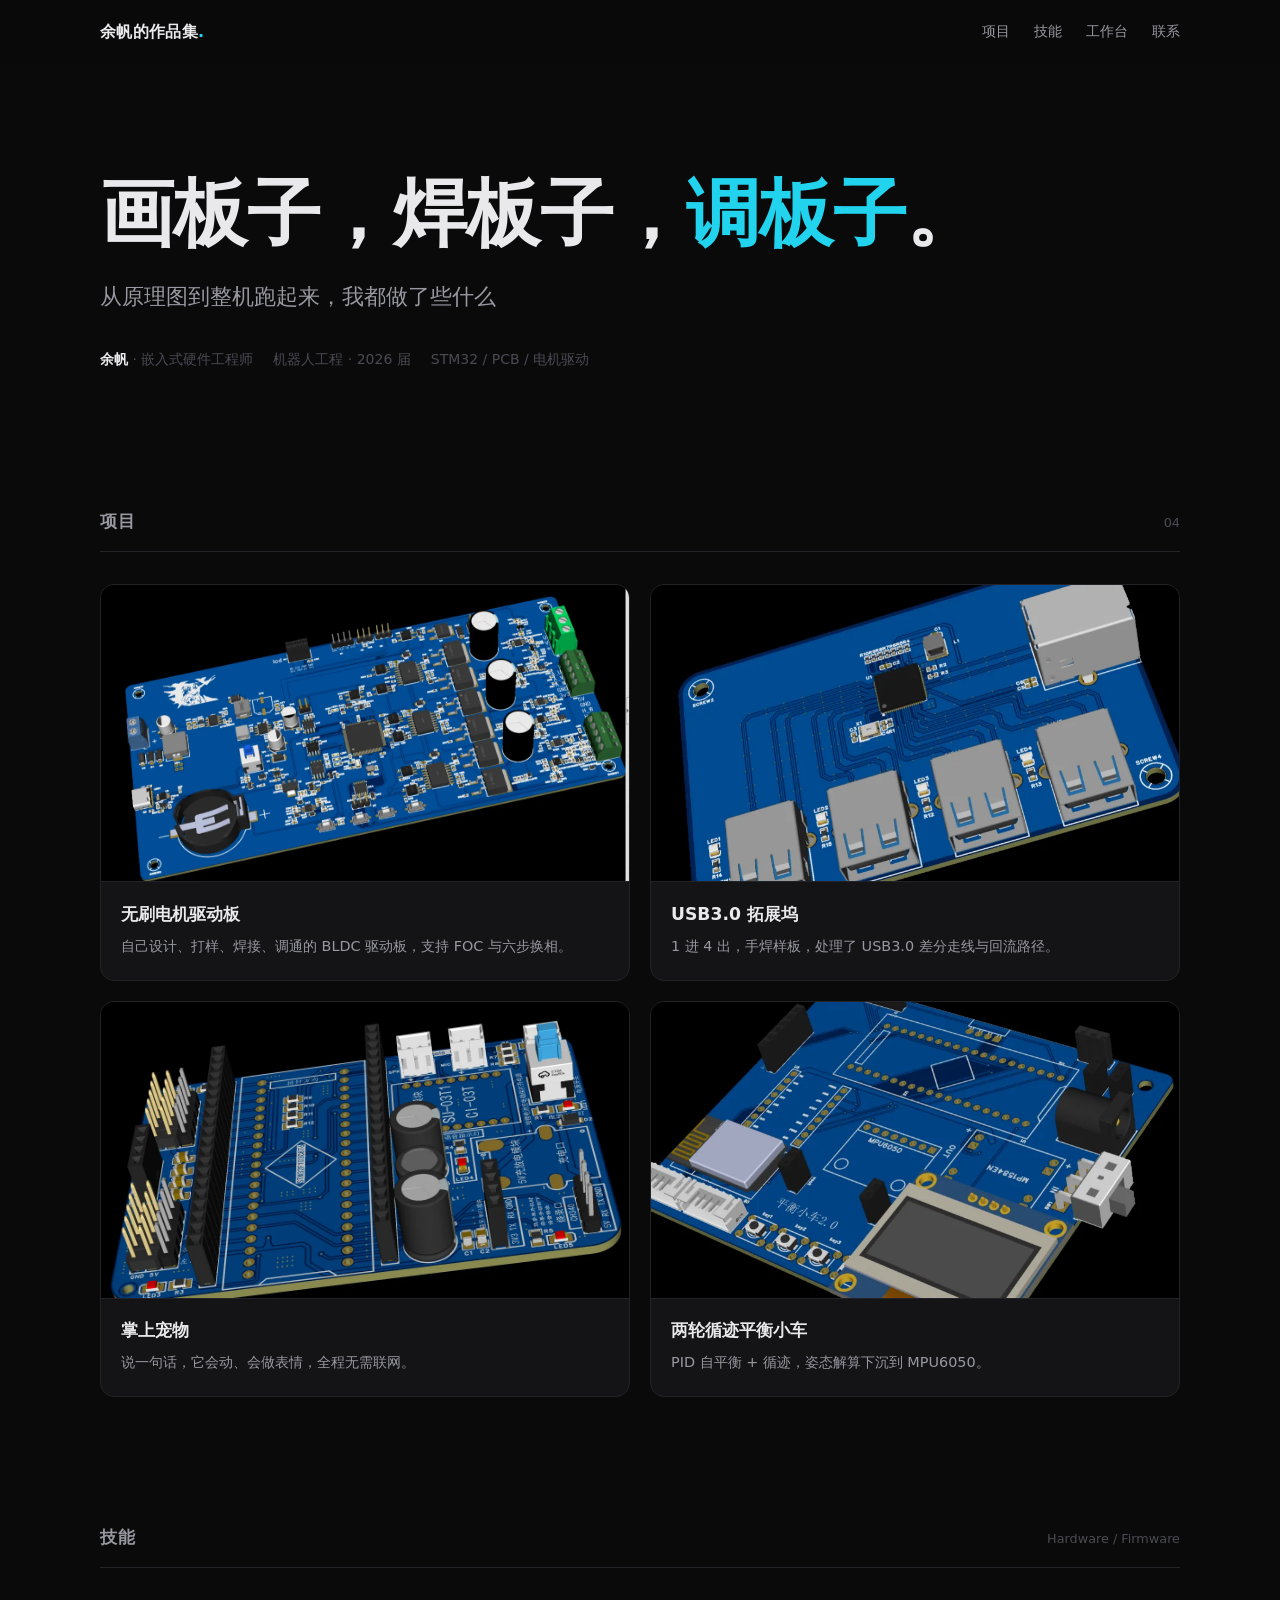
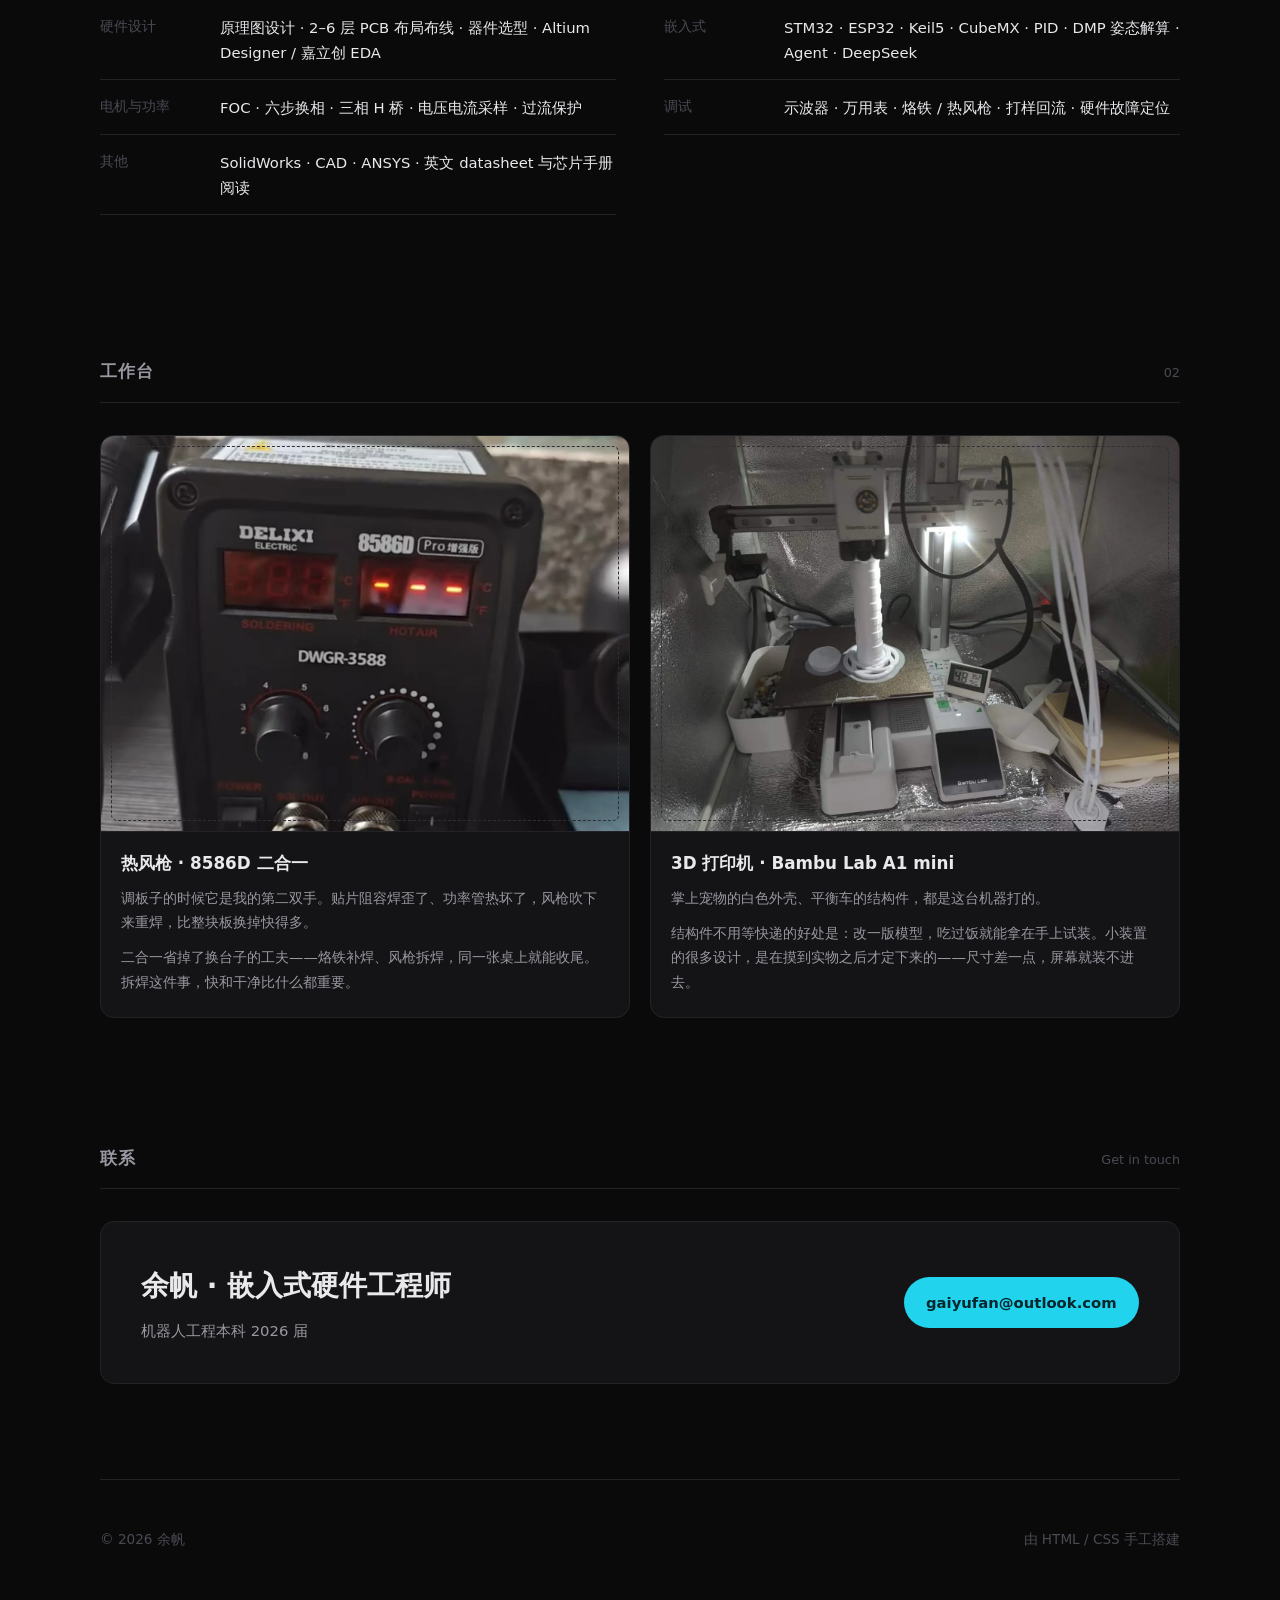
==== commit 1418fef5: "过渡动画降为纯淡入淡出（0.16s），移除共享元素飞行以改善性能" ====
--- a/index.html
+++ b/index.html
@@ -49,7 +49,7 @@
       <div class="projects">
 
         <a class="card reveal" href="projects/bldc-driver.html">
-          <div class="media has-media share-bldc"><img src="assets/bldc-pcb.webp" alt="无刷电机驱动板 PCB 3D 渲染"></div>
+          <div class="media has-media"><img src="assets/bldc-pcb.webp" alt="无刷电机驱动板 PCB 3D 渲染"></div>
           <div class="card-body">
             <h3 class="card-title">无刷电机驱动板</h3>
             <p class="card-desc">自己设计、打样、焊接、调通的 BLDC 驱动板，支持 FOC 与六步换相。</p>
--- a/style.css
+++ b/style.css
@@ -618,8 +618,8 @@
 
 ::view-transition-old(root),
 ::view-transition-new(root) {
-  animation-duration: 0.26s;
-  animation-timing-function: cubic-bezier(0.4, 0, 0.2, 1);
+  animation-duration: 0.16s;
+  animation-timing-function: linear;
 }
 
 ::view-transition-old(root) {
@@ -631,24 +631,14 @@
 }
 
 @keyframes vt-fade-out {
-  from {
-    opacity: 1;
-    transform: translateY(0);
-  }
   to {
     opacity: 0;
-    transform: translateY(-8px);
   }
 }
 
 @keyframes vt-fade-in {
   from {
     opacity: 0;
-    transform: translateY(10px);
-  }
-  to {
-    opacity: 1;
-    transform: translateY(0);
   }
 }
 
@@ -660,15 +650,3 @@
   }
 }
 
-/* ---------- 共享元素转场：驱动板 ---------- */
-
-/* 首页卡片图与详情页首图使用同一个视图名，点击时图片会从卡片位置飞入详情页 */
-.share-bldc {
-  view-transition-name: bldc-photo;
-}
-
-::view-transition-group(bldc-photo) {
-  animation-duration: 0.34s;
-  animation-timing-function: cubic-bezier(0.4, 0, 0.2, 1);
-}
-
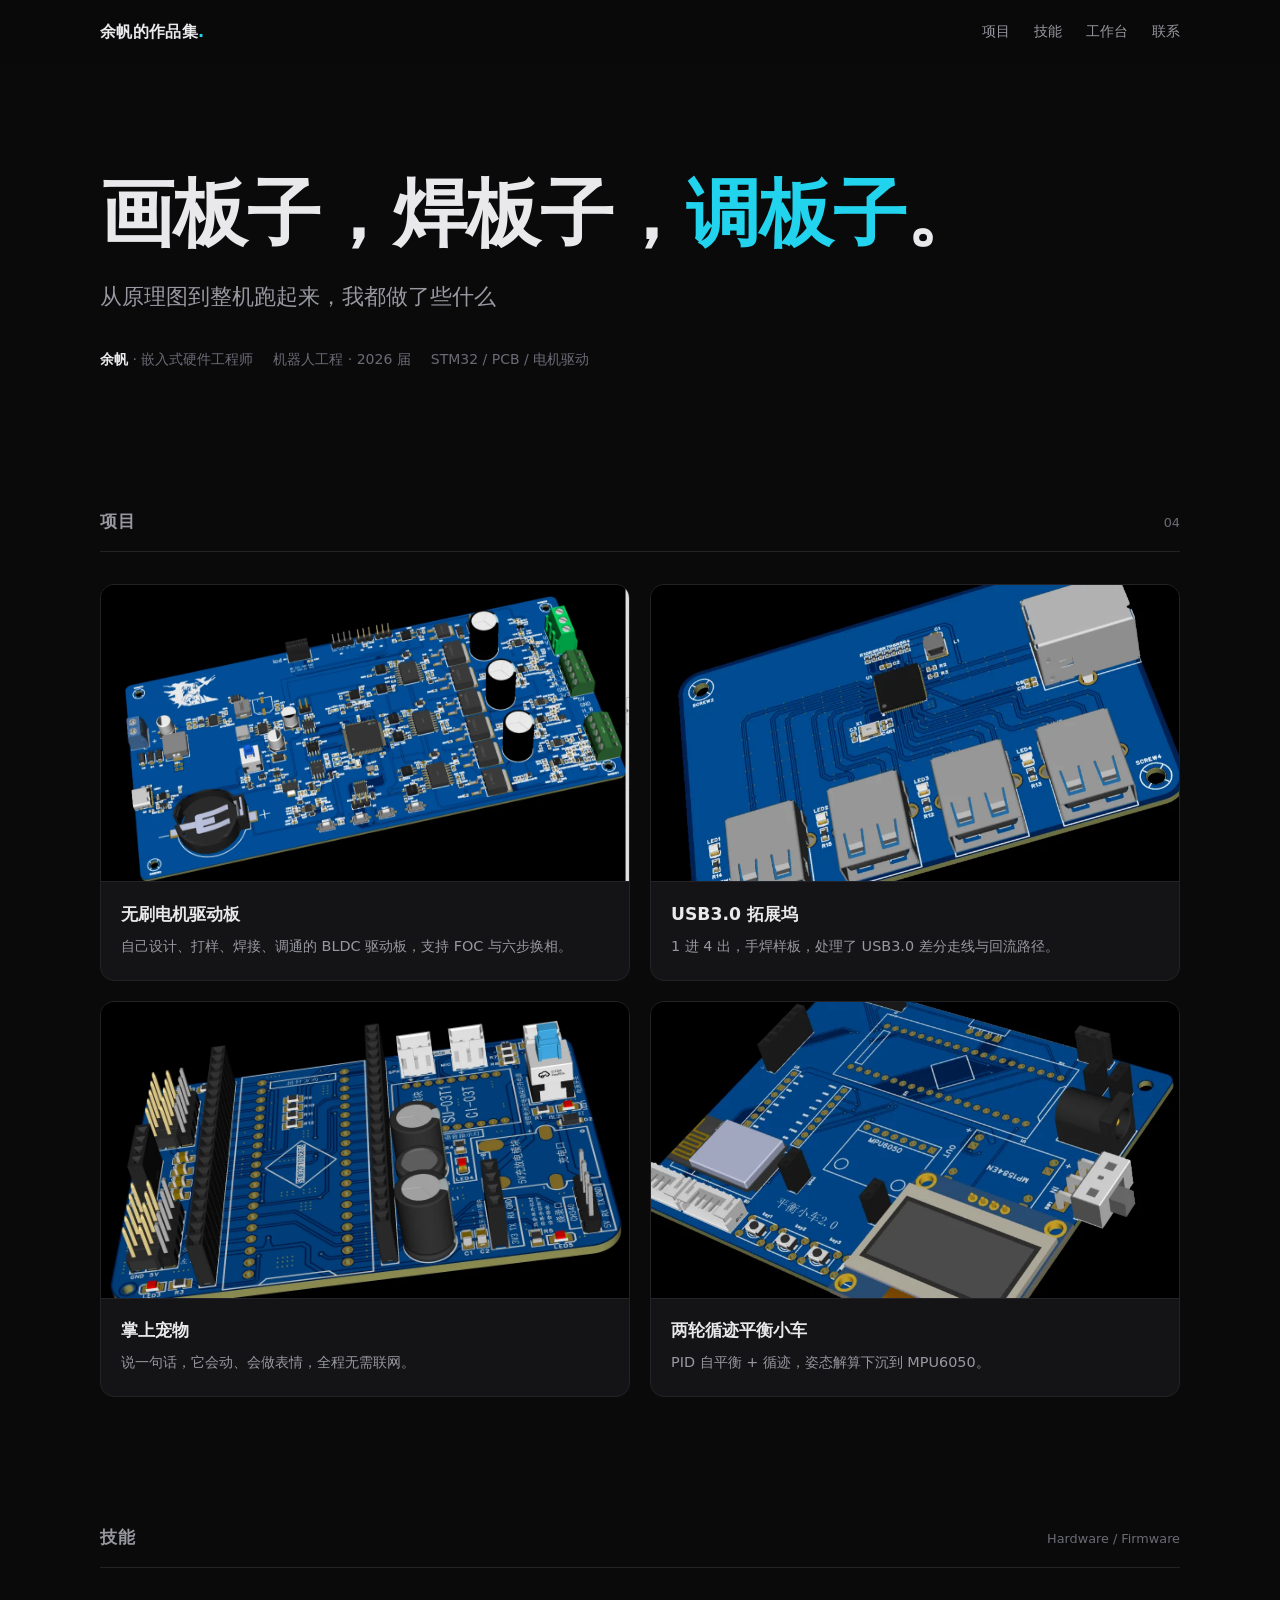
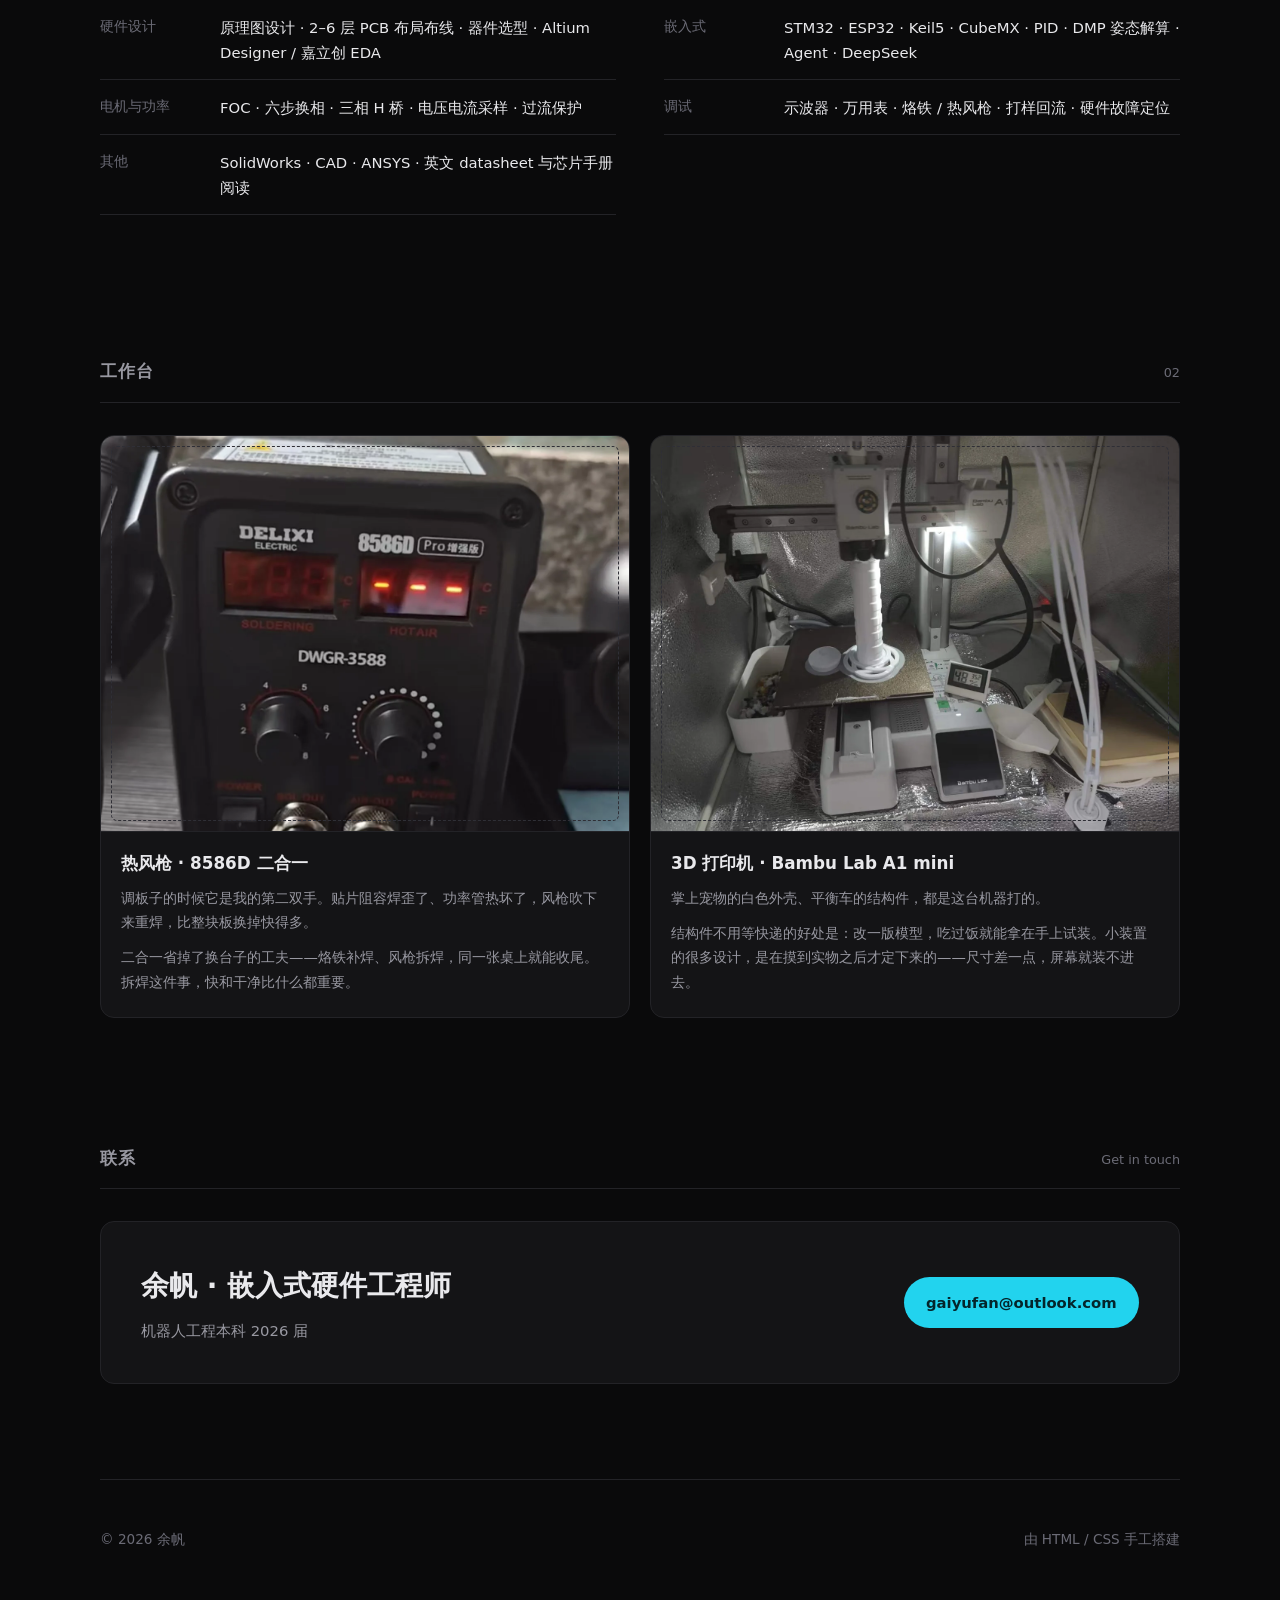
==== commit c2a8373e: "P0 优化：favicon、分享卡片、图片懒加载、键盘焦点、对比度修正" ====
--- a/index.html
+++ b/index.html
@@ -7,7 +7,18 @@
 <meta name="description" content="余帆，嵌入式硬件工程师，机器人工程本科 2026 届。STM32、2–6 层 PCB、FOC 与 PID，从原理图到整机调试的四个硬件项目。">
 <meta name="theme-color" content="#0a0a0b">
 <link rel="stylesheet" href="style.css">
+<link rel="icon" href="favicon.svg" type="image/svg+xml">
 <script src="script.js" defer></script>
+<!-- 分享卡片 -->
+<meta property="og:type" content="website">
+<meta property="og:site_name" content="余帆的作品集">
+<meta property="og:title" content="余帆 · 嵌入式硬件工程师">
+<meta property="og:description" content="余帆，嵌入式硬件工程师，机器人工程本科 2026 届。STM32、2–6 层 PCB、FOC 与 PID，从原理图到整机调试的四个硬件项目。">
+<meta property="og:url" content="https://yohoda.github.io/yufan-portfolio/">
+<meta property="og:image" content="https://yohoda.github.io/yufan-portfolio/assets/og-cover.jpg">
+<meta property="og:image:width" content="1200">
+<meta property="og:image:height" content="630">
+<meta name="twitter:card" content="summary_large_image">
 </head>
 <body>
 
@@ -49,7 +60,7 @@
       <div class="projects">
 
         <a class="card reveal" href="projects/bldc-driver.html">
-          <div class="media has-media"><img src="assets/bldc-pcb.webp" alt="无刷电机驱动板 PCB 3D 渲染"></div>
+          <div class="media has-media"><img fetchpriority="high" src="assets/bldc-pcb.webp" alt="无刷电机驱动板 PCB 3D 渲染"></div>
           <div class="card-body">
             <h3 class="card-title">无刷电机驱动板</h3>
             <p class="card-desc">自己设计、打样、焊接、调通的 BLDC 驱动板，支持 FOC 与六步换相。</p>
@@ -57,7 +68,7 @@
         </a>
 
         <a class="card reveal" href="projects/usb-hub.html">
-          <div class="media has-media"><img src="assets/usb-pcb.webp" alt="USB3.0 拓展坞 PCB 3D 渲染"></div>
+          <div class="media has-media"><img loading="lazy" src="assets/usb-pcb.webp" alt="USB3.0 拓展坞 PCB 3D 渲染"></div>
           <div class="card-body">
             <h3 class="card-title">USB3.0 拓展坞</h3>
             <p class="card-desc">1 进 4 出，手焊样板，处理了 USB3.0 差分走线与回流路径。</p>
@@ -65,7 +76,7 @@
         </a>
 
         <a class="card reveal" href="projects/pocket-pet.html">
-          <div class="media has-media"><img src="assets/pet-pcb.webp" alt="掌上宠物 PCB 3D 渲染"></div>
+          <div class="media has-media"><img loading="lazy" src="assets/pet-pcb.webp" alt="掌上宠物 PCB 3D 渲染"></div>
           <div class="card-body">
             <h3 class="card-title">掌上宠物</h3>
             <p class="card-desc">说一句话，它会动、会做表情，全程无需联网。</p>
@@ -73,7 +84,7 @@
         </a>
 
         <a class="card reveal" href="projects/balance-car.html">
-          <div class="media has-media"><img src="assets/car-pcb.webp" alt="两轮循迹平衡小车 PCB 3D 渲染"></div>
+          <div class="media has-media"><img loading="lazy" src="assets/car-pcb.webp" alt="两轮循迹平衡小车 PCB 3D 渲染"></div>
           <div class="card-body">
             <h3 class="card-title">两轮循迹平衡小车</h3>
             <p class="card-desc">PID 自平衡 + 循迹，姿态解算下沉到 MPU6050。</p>
@@ -128,7 +139,7 @@
       <div class="tools">
 
         <article class="tool reveal">
-          <div class="media" data-ratio="4/3"><img src="assets/tool-hotair.webp" alt="8586D 二合一热风枪焊台"></div>
+          <div class="media" data-ratio="4/3"><img loading="lazy" src="assets/tool-hotair.webp" alt="8586D 二合一热风枪焊台"></div>
           <div class="tool-body">
             <h3>热风枪 · 8586D 二合一</h3>
             <p>调板子的时候它是我的第二双手。贴片阻容焊歪了、功率管热坏了，风枪吹下来重焊，比整块板换掉快得多。</p>
@@ -137,7 +148,7 @@
         </article>
 
         <article class="tool reveal">
-          <div class="media" data-ratio="4/3"><img src="assets/tool-printer.webp" alt="Bambu Lab A1 3D 打印机"></div>
+          <div class="media" data-ratio="4/3"><img loading="lazy" src="assets/tool-printer.webp" alt="Bambu Lab A1 3D 打印机"></div>
           <div class="tool-body">
             <h3>3D 打印机 · Bambu Lab A1 mini</h3>
             <p>掌上宠物的白色外壳、平衡车的结构件，都是这台机器打的。</p>
--- a/style.css
+++ b/style.css
@@ -9,7 +9,7 @@
   --line: #232327;
   --text: #e9e9ec;
   --muted: #9898a1;
-  --dim: #4a4a53;
+  --dim: #6b6b76;
   --accent: #22d3ee;
   --radius: 14px;
   --maxw: 1080px;
@@ -650,3 +650,13 @@
   }
 }
 
+/* ---------- 键盘焦点 ---------- */
+
+a:focus-visible,
+button:focus-visible,
+[tabindex]:focus-visible {
+  outline: 2px solid var(--accent);
+  outline-offset: 3px;
+  border-radius: 4px;
+}
+
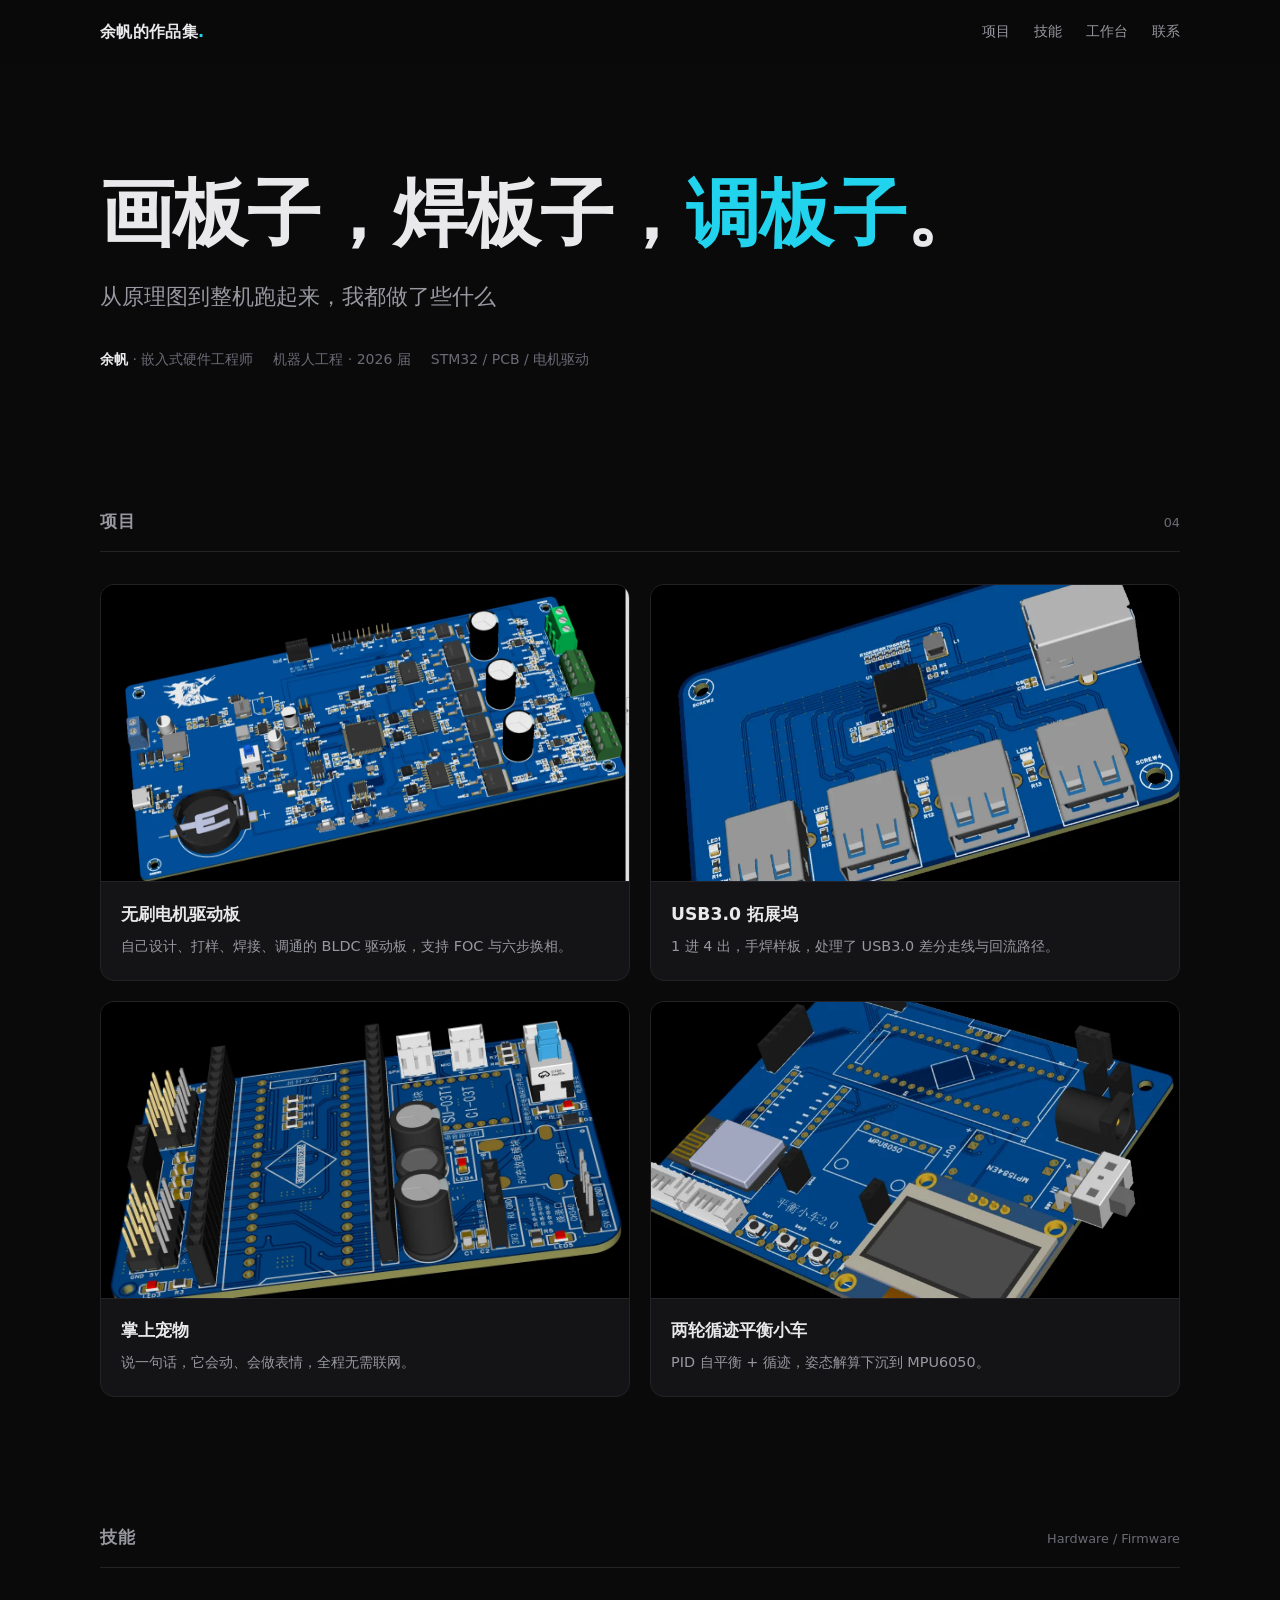
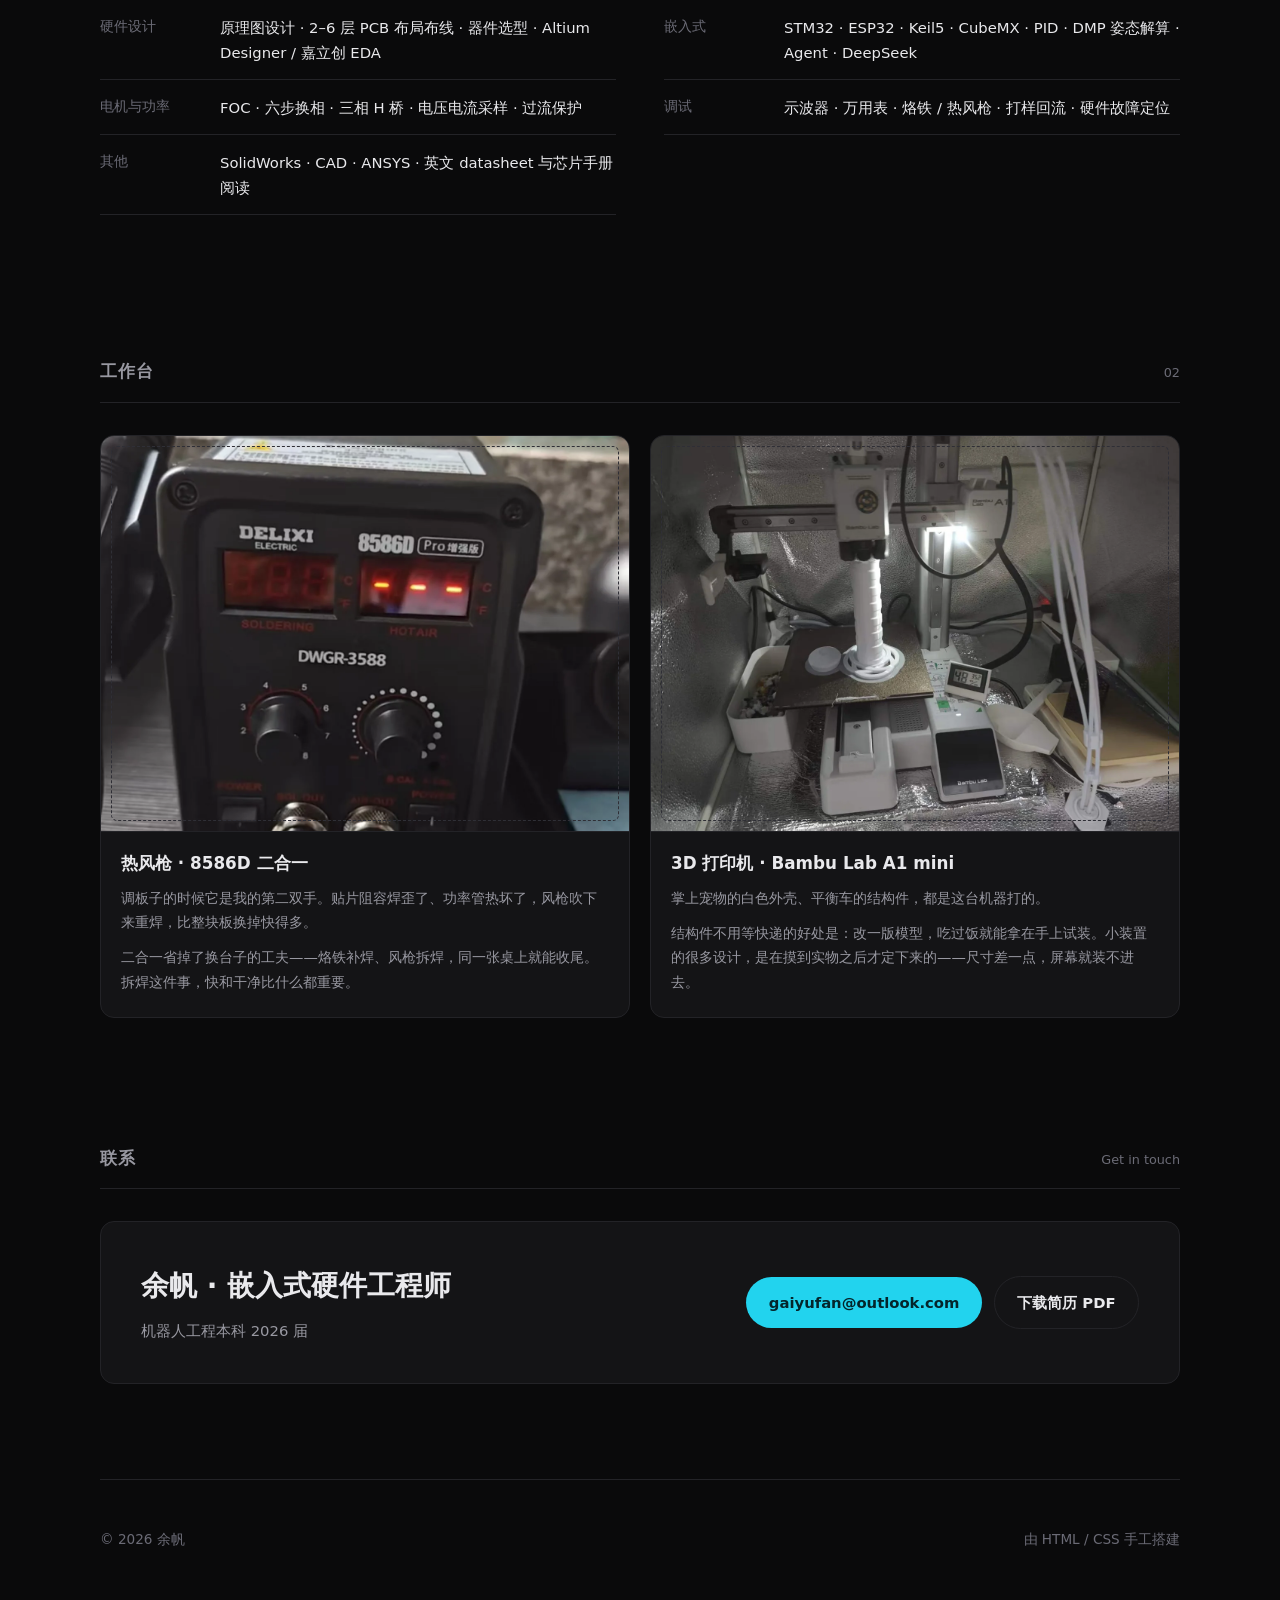
==== commit 69b77ab5: "联系区新增简历 PDF 下载（单页压缩版）" ====
--- a/index.html
+++ b/index.html
@@ -173,7 +173,10 @@
           <h3>余帆 · 嵌入式硬件工程师</h3>
           <p>机器人工程本科 2026 届</p>
         </div>
-        <a class="btn" href="mailto:gaiyufan@outlook.com">gaiyufan@outlook.com</a>
+        <div class="contact-actions">
+          <a class="btn" href="mailto:gaiyufan@outlook.com">gaiyufan@outlook.com</a>
+          <a class="btn ghost" href="assets/resume.pdf" download>下载简历 PDF</a>
+        </div>
       </div>
     </div>
   </section>
--- a/style.css
+++ b/style.css
@@ -299,6 +299,13 @@
   margin: 0;
   color: var(--muted);
   font-size: 0.925rem;
+}
+
+.contact-actions {
+  display: flex;
+  flex-wrap: wrap;
+  gap: 0.75rem;
+  align-items: center;
 }
 
 .btn {
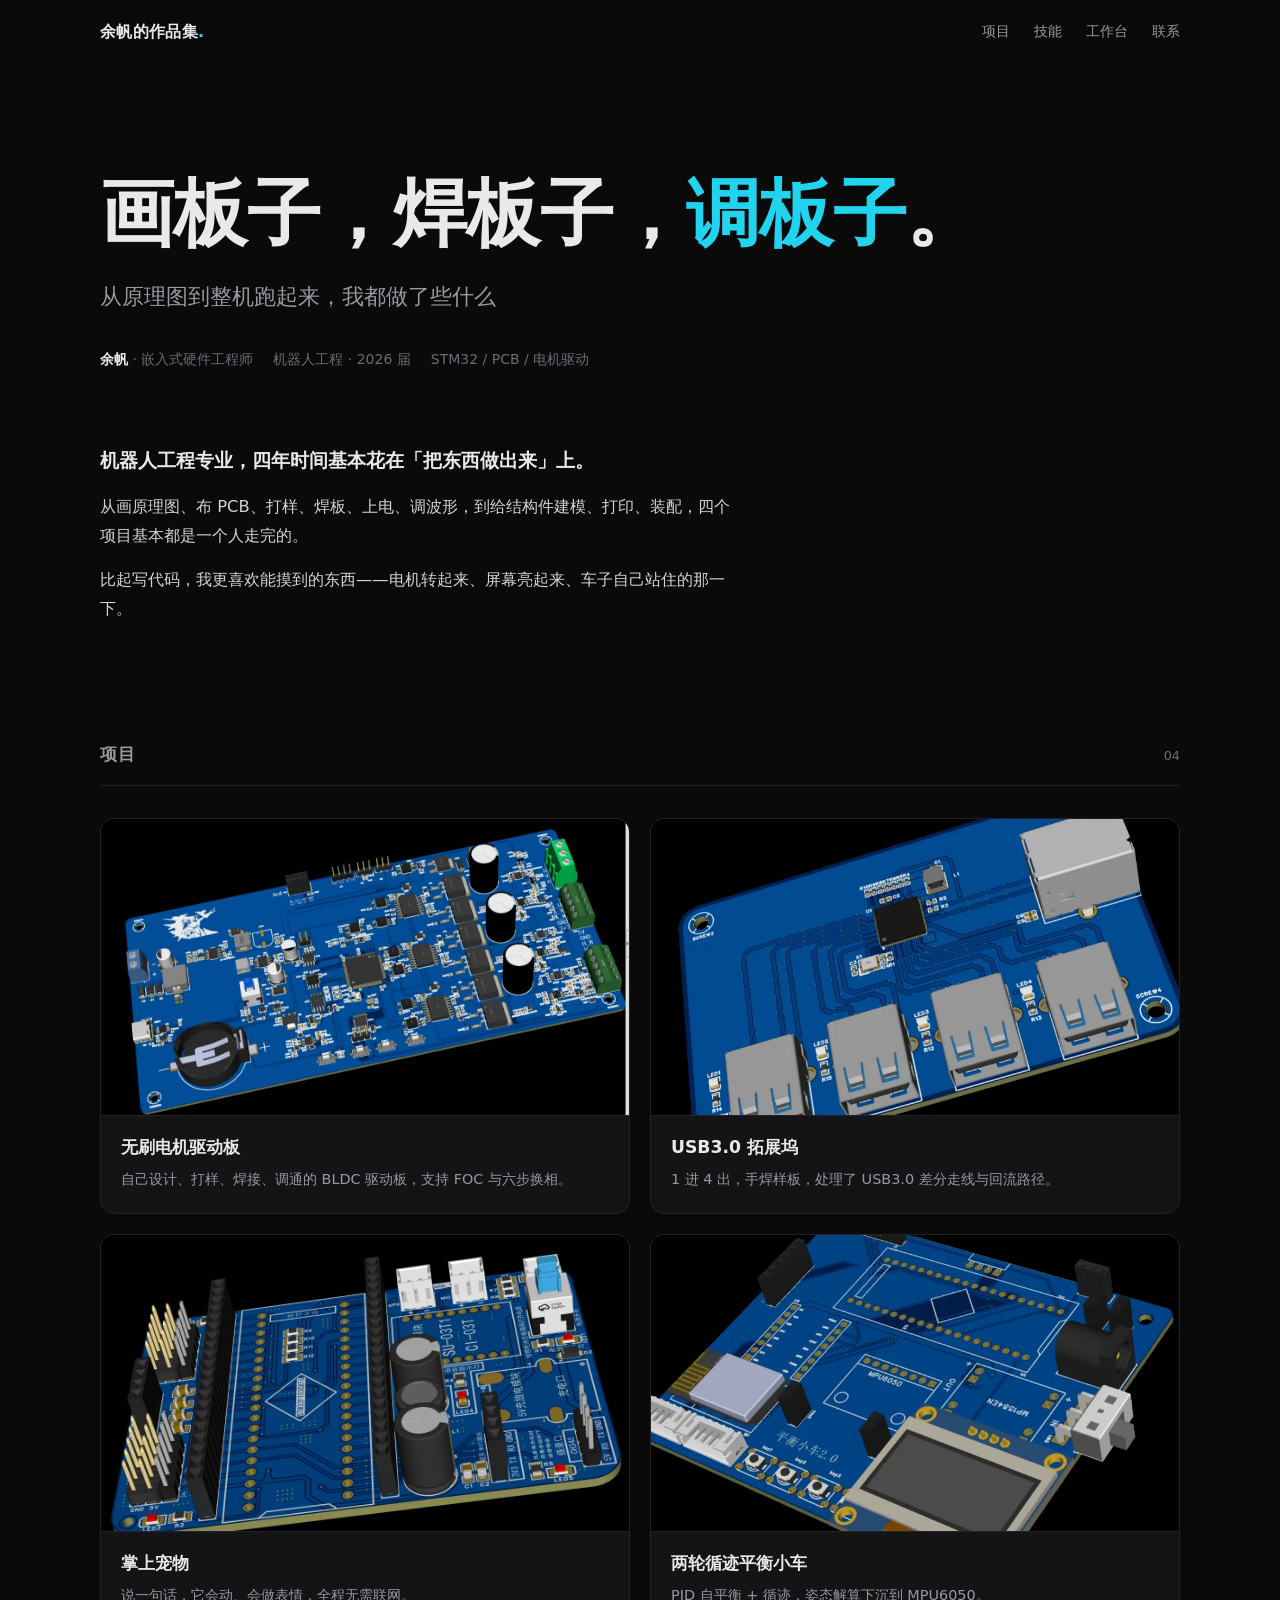
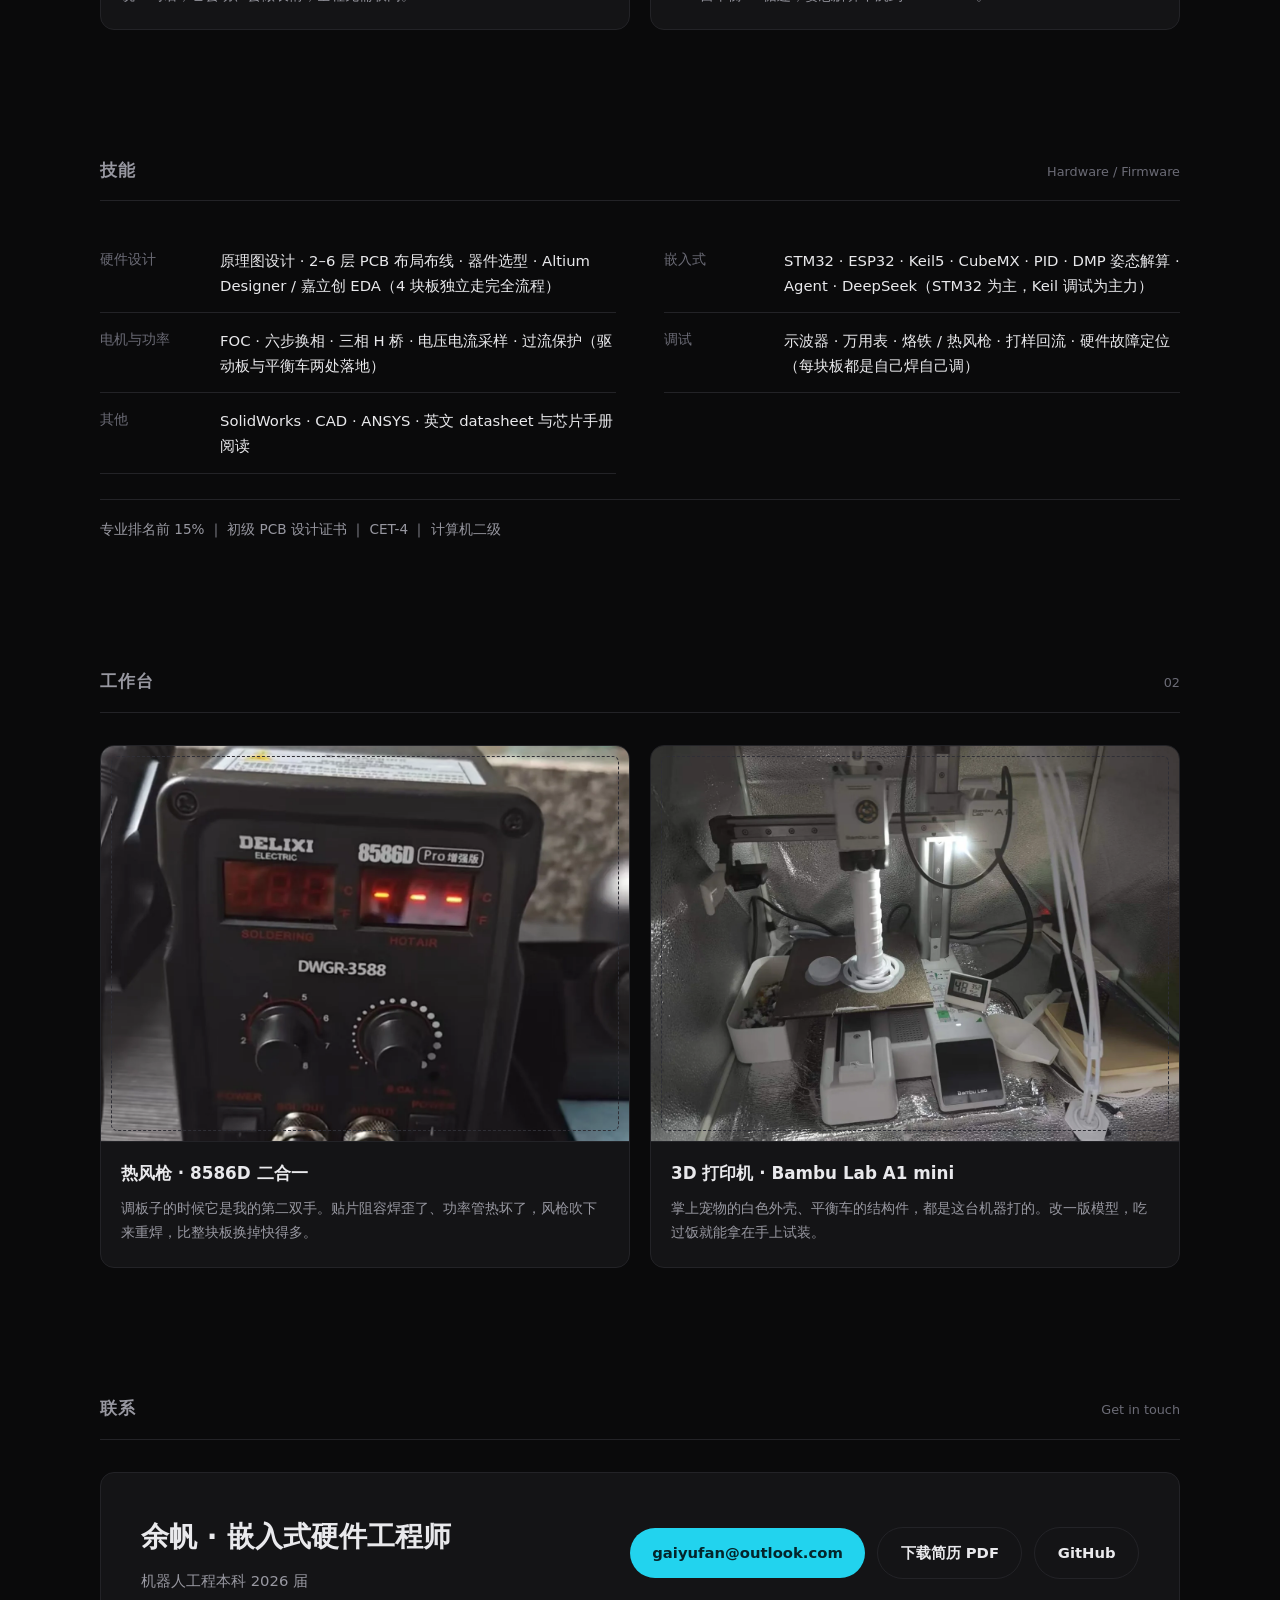
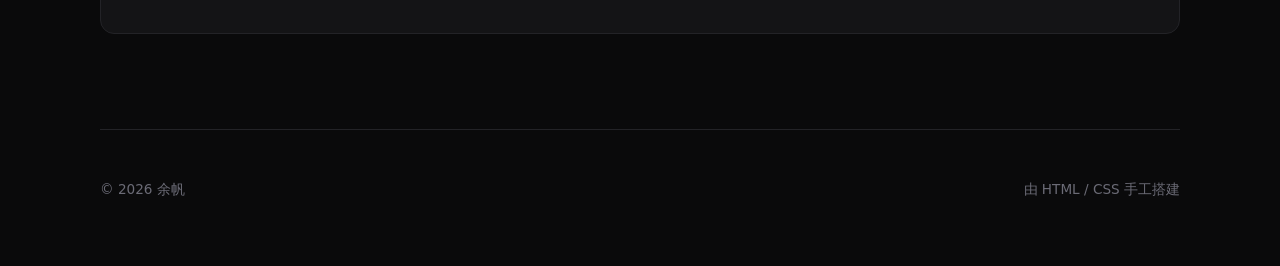
==== commit 29e267a8: "补充关于我、项目难点、证书与 GitHub 入口，并做内容减法" ====
--- a/index.html
+++ b/index.html
@@ -49,6 +49,16 @@
     </div>
   </section>
 
+
+  <!-- ==================== 关于我 ==================== -->
+  <section class="about">
+    <div class="container">
+      <p class="about-lead reveal">机器人工程专业，四年时间基本花在「把东西做出来」上。</p>
+      <p class="reveal">从画原理图、布 PCB、打样、焊板、上电、调波形，到给结构件建模、打印、装配，四个项目基本都是一个人走完的。</p>
+      <p class="reveal">比起写代码，我更喜欢能摸到的东西——电机转起来、屏幕亮起来、车子自己站住的那一下。</p>
+    </div>
+  </section>
+
   <!-- ==================== 项目 ==================== -->
   <section class="section" id="projects">
     <div class="container">
@@ -106,25 +116,27 @@
       <dl class="skills reveal">
         <div class="skill-row">
           <dt>硬件设计</dt>
-          <dd>原理图设计 · 2–6 层 PCB 布局布线 · 器件选型 · Altium Designer / 嘉立创 EDA</dd>
+          <dd>原理图设计 · 2–6 层 PCB 布局布线 · 器件选型 · Altium Designer / 嘉立创 EDA（4 块板独立走完全流程）</dd>
         </div>
         <div class="skill-row">
           <dt>嵌入式</dt>
-          <dd>STM32 · ESP32 · Keil5 · CubeMX · PID · DMP 姿态解算 · Agent · DeepSeek</dd>
+          <dd>STM32 · ESP32 · Keil5 · CubeMX · PID · DMP 姿态解算 · Agent · DeepSeek（STM32 为主，Keil 调试为主力）</dd>
         </div>
         <div class="skill-row">
           <dt>电机与功率</dt>
-          <dd>FOC · 六步换相 · 三相 H 桥 · 电压电流采样 · 过流保护</dd>
+          <dd>FOC · 六步换相 · 三相 H 桥 · 电压电流采样 · 过流保护（驱动板与平衡车两处落地）</dd>
         </div>
         <div class="skill-row">
           <dt>调试</dt>
-          <dd>示波器 · 万用表 · 烙铁 / 热风枪 · 打样回流 · 硬件故障定位</dd>
+          <dd>示波器 · 万用表 · 烙铁 / 热风枪 · 打样回流 · 硬件故障定位（每块板都是自己焊自己调）</dd>
         </div>
         <div class="skill-row">
           <dt>其他</dt>
           <dd>SolidWorks · CAD · ANSYS · 英文 datasheet 与芯片手册阅读</dd>
         </div>
       </dl>
+
+      <p class="creds reveal">专业排名前 15% ｜ 初级 PCB 设计证书 ｜ CET-4 ｜ 计算机二级</p>
     </div>
   </section>
 
@@ -143,7 +155,6 @@
           <div class="tool-body">
             <h3>热风枪 · 8586D 二合一</h3>
             <p>调板子的时候它是我的第二双手。贴片阻容焊歪了、功率管热坏了，风枪吹下来重焊，比整块板换掉快得多。</p>
-            <p>二合一省掉了换台子的工夫——烙铁补焊、风枪拆焊，同一张桌上就能收尾。拆焊这件事，快和干净比什么都重要。</p>
           </div>
         </article>
 
@@ -151,8 +162,7 @@
           <div class="media" data-ratio="4/3"><img loading="lazy" src="assets/tool-printer.webp" alt="Bambu Lab A1 3D 打印机"></div>
           <div class="tool-body">
             <h3>3D 打印机 · Bambu Lab A1 mini</h3>
-            <p>掌上宠物的白色外壳、平衡车的结构件，都是这台机器打的。</p>
-            <p>结构件不用等快递的好处是：改一版模型，吃过饭就能拿在手上试装。小装置的很多设计，是在摸到实物之后才定下来的——尺寸差一点，屏幕就装不进去。</p>
+            <p>掌上宠物的白色外壳、平衡车的结构件，都是这台机器打的。改一版模型，吃过饭就能拿在手上试装。</p>
           </div>
         </article>
 
@@ -176,6 +186,7 @@
         <div class="contact-actions">
           <a class="btn" href="mailto:gaiyufan@outlook.com">gaiyufan@outlook.com</a>
           <a class="btn ghost" href="assets/resume.pdf" download>下载简历 PDF</a>
+          <a class="btn ghost" href="https://github.com/yohoda/yufan-portfolio" target="_blank" rel="noopener">GitHub</a>
         </div>
       </div>
     </div>
--- a/style.css
+++ b/style.css
@@ -667,3 +667,38 @@
   border-radius: 4px;
 }
 
+/* ---------- 关于我 ---------- */
+
+.about {
+  padding: 0 0 clamp(2rem, 6vh, 4rem);
+}
+
+.about p {
+  margin: 0 0 1rem;
+  max-width: 62ch;
+  color: #d3d3d9;
+  font-size: 1.02rem;
+  line-height: 1.75;
+}
+
+.about .about-lead {
+  font-size: 1.18rem;
+  font-weight: 600;
+  color: var(--text);
+}
+
+.about p:last-child {
+  margin-bottom: 0;
+}
+
+/* ---------- 证书行 ---------- */
+
+.creds {
+  margin: 1.6rem 0 0;
+  padding-top: 1.2rem;
+  border-top: 1px solid var(--line);
+  font-size: 0.85rem;
+  line-height: 1.6;
+  color: var(--muted);
+}
+
